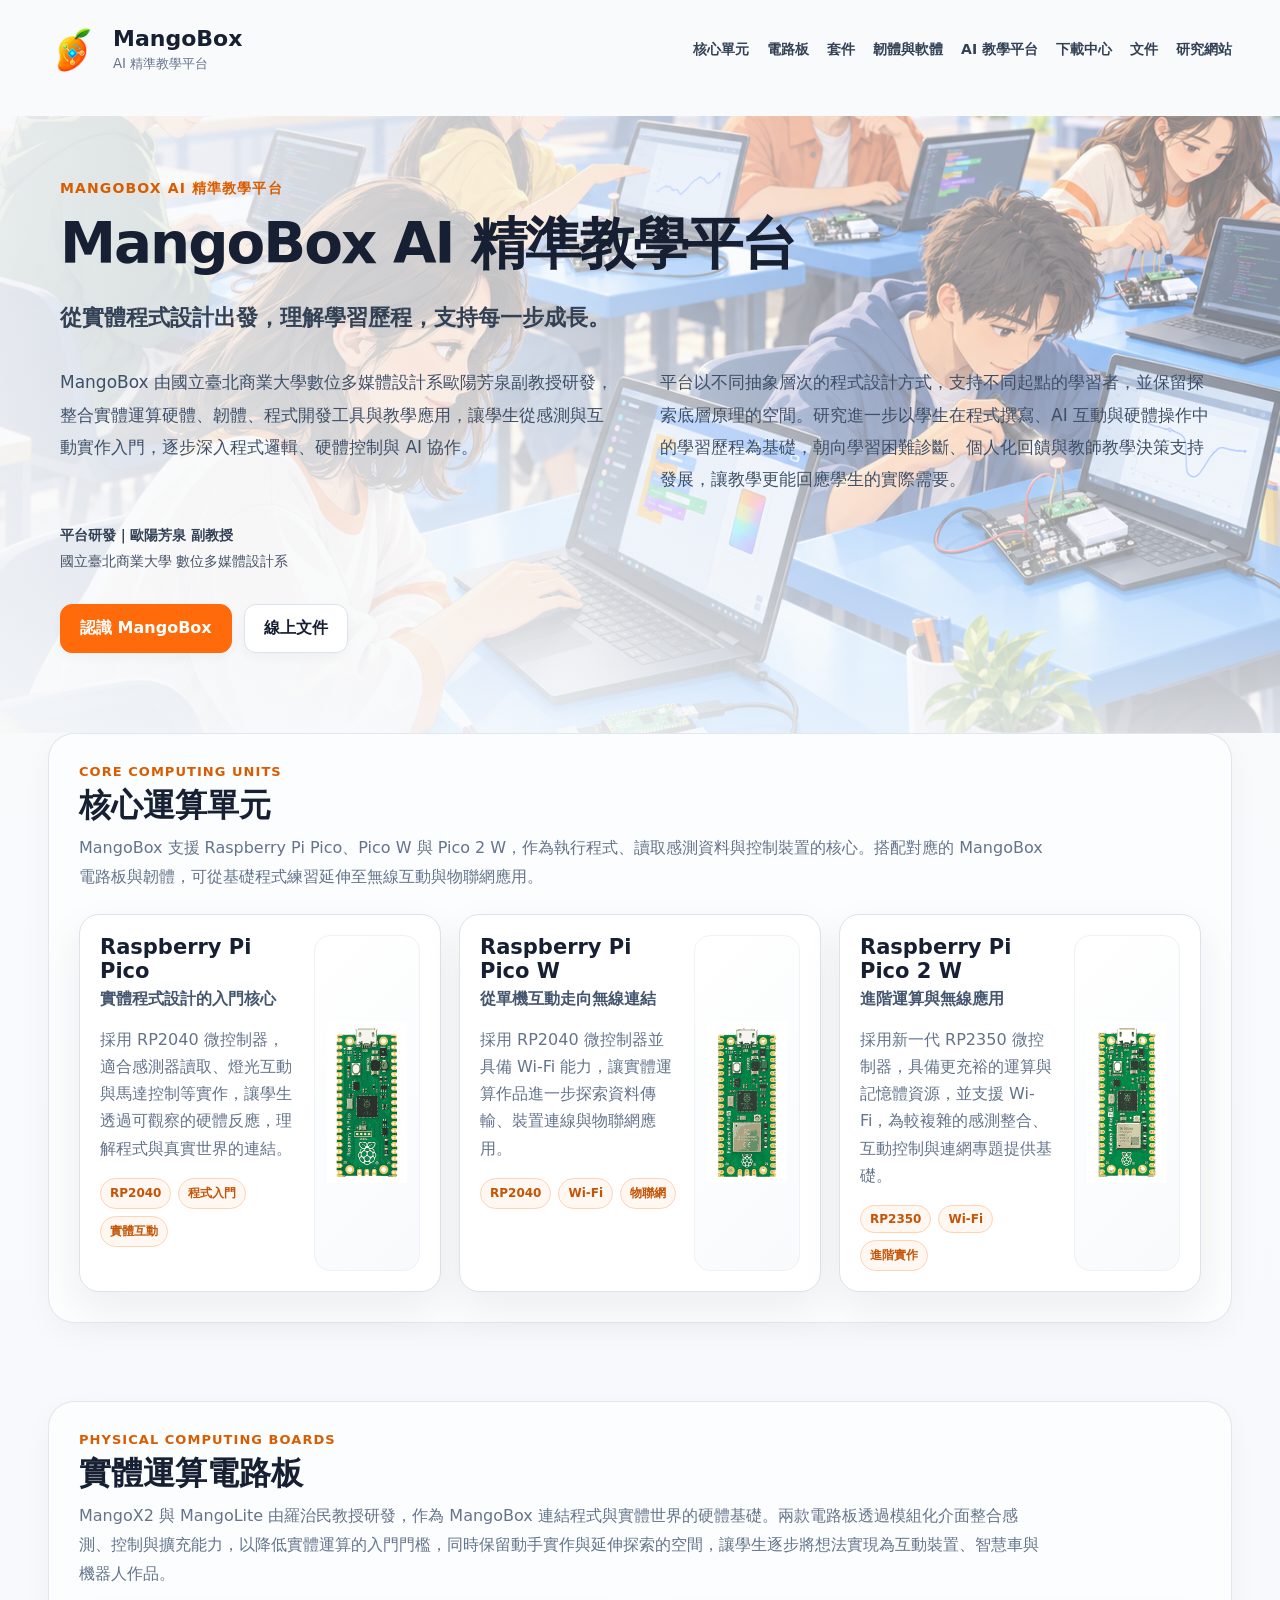
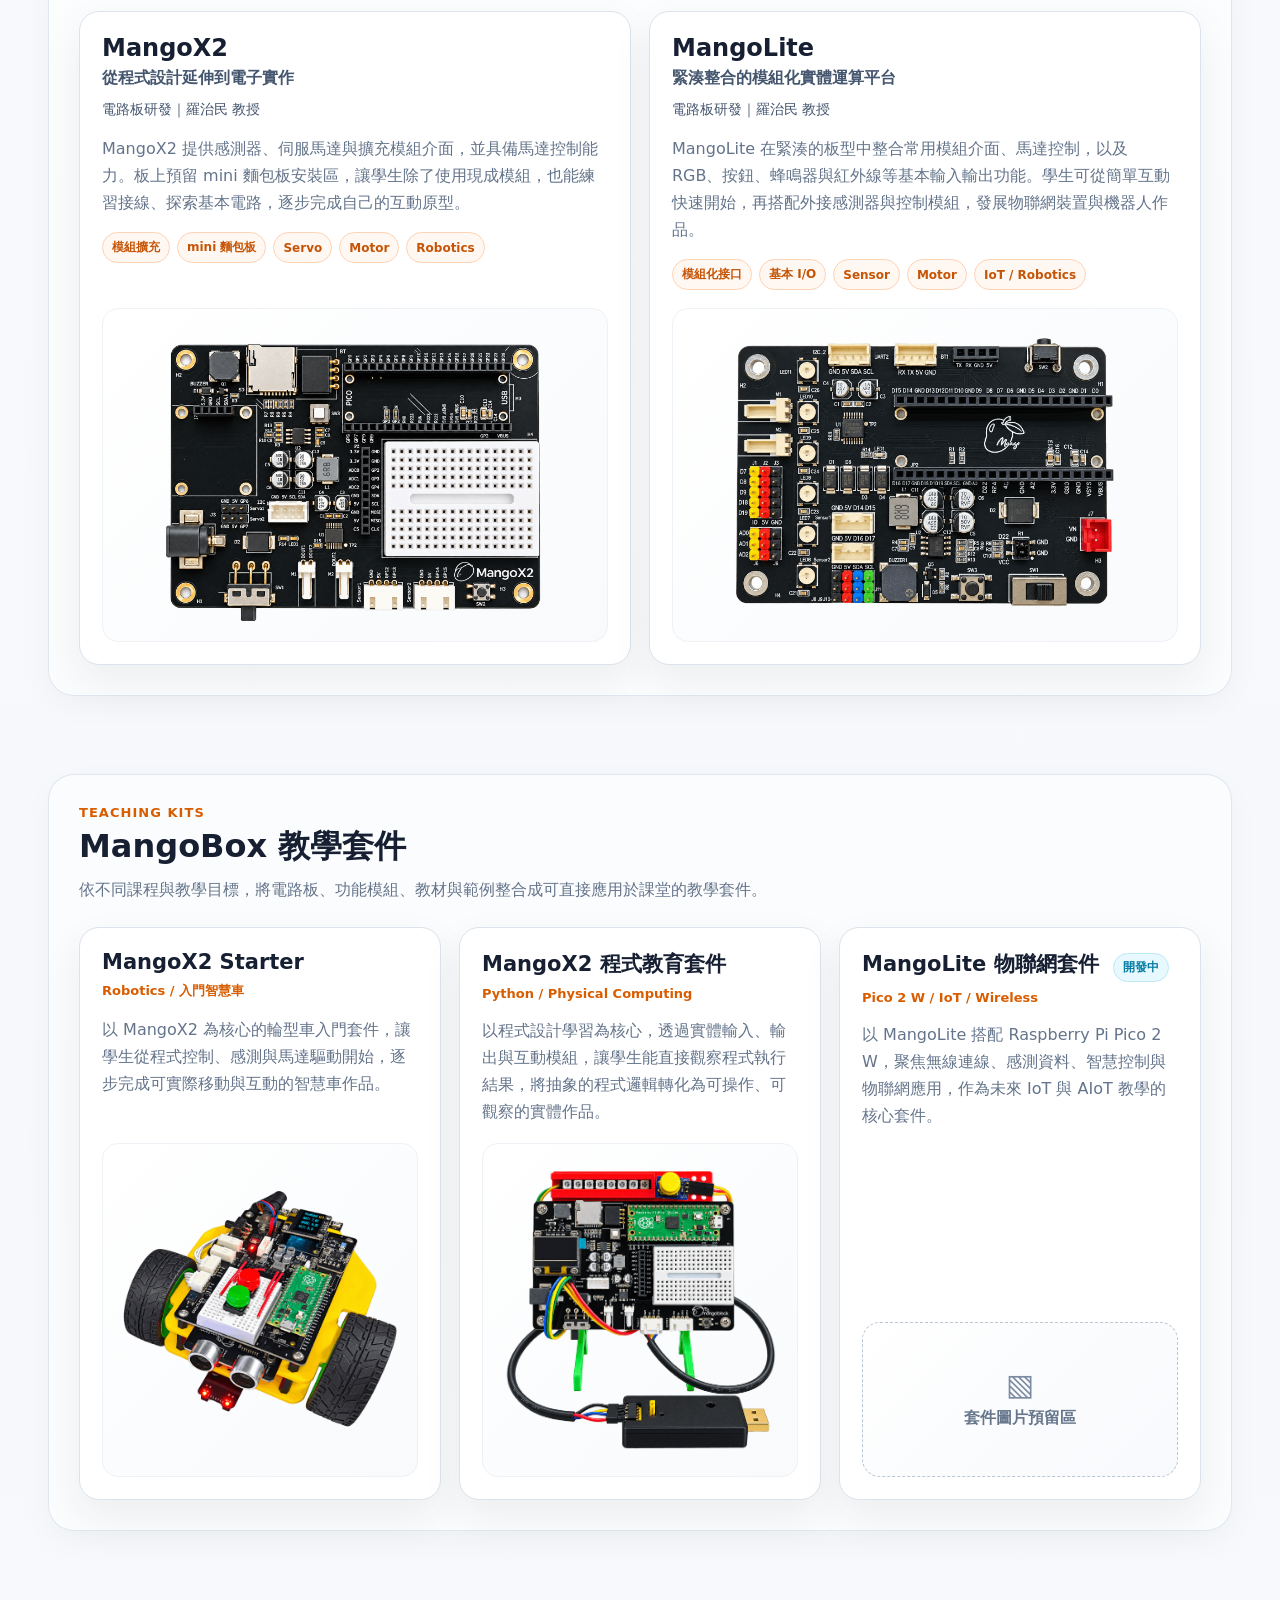
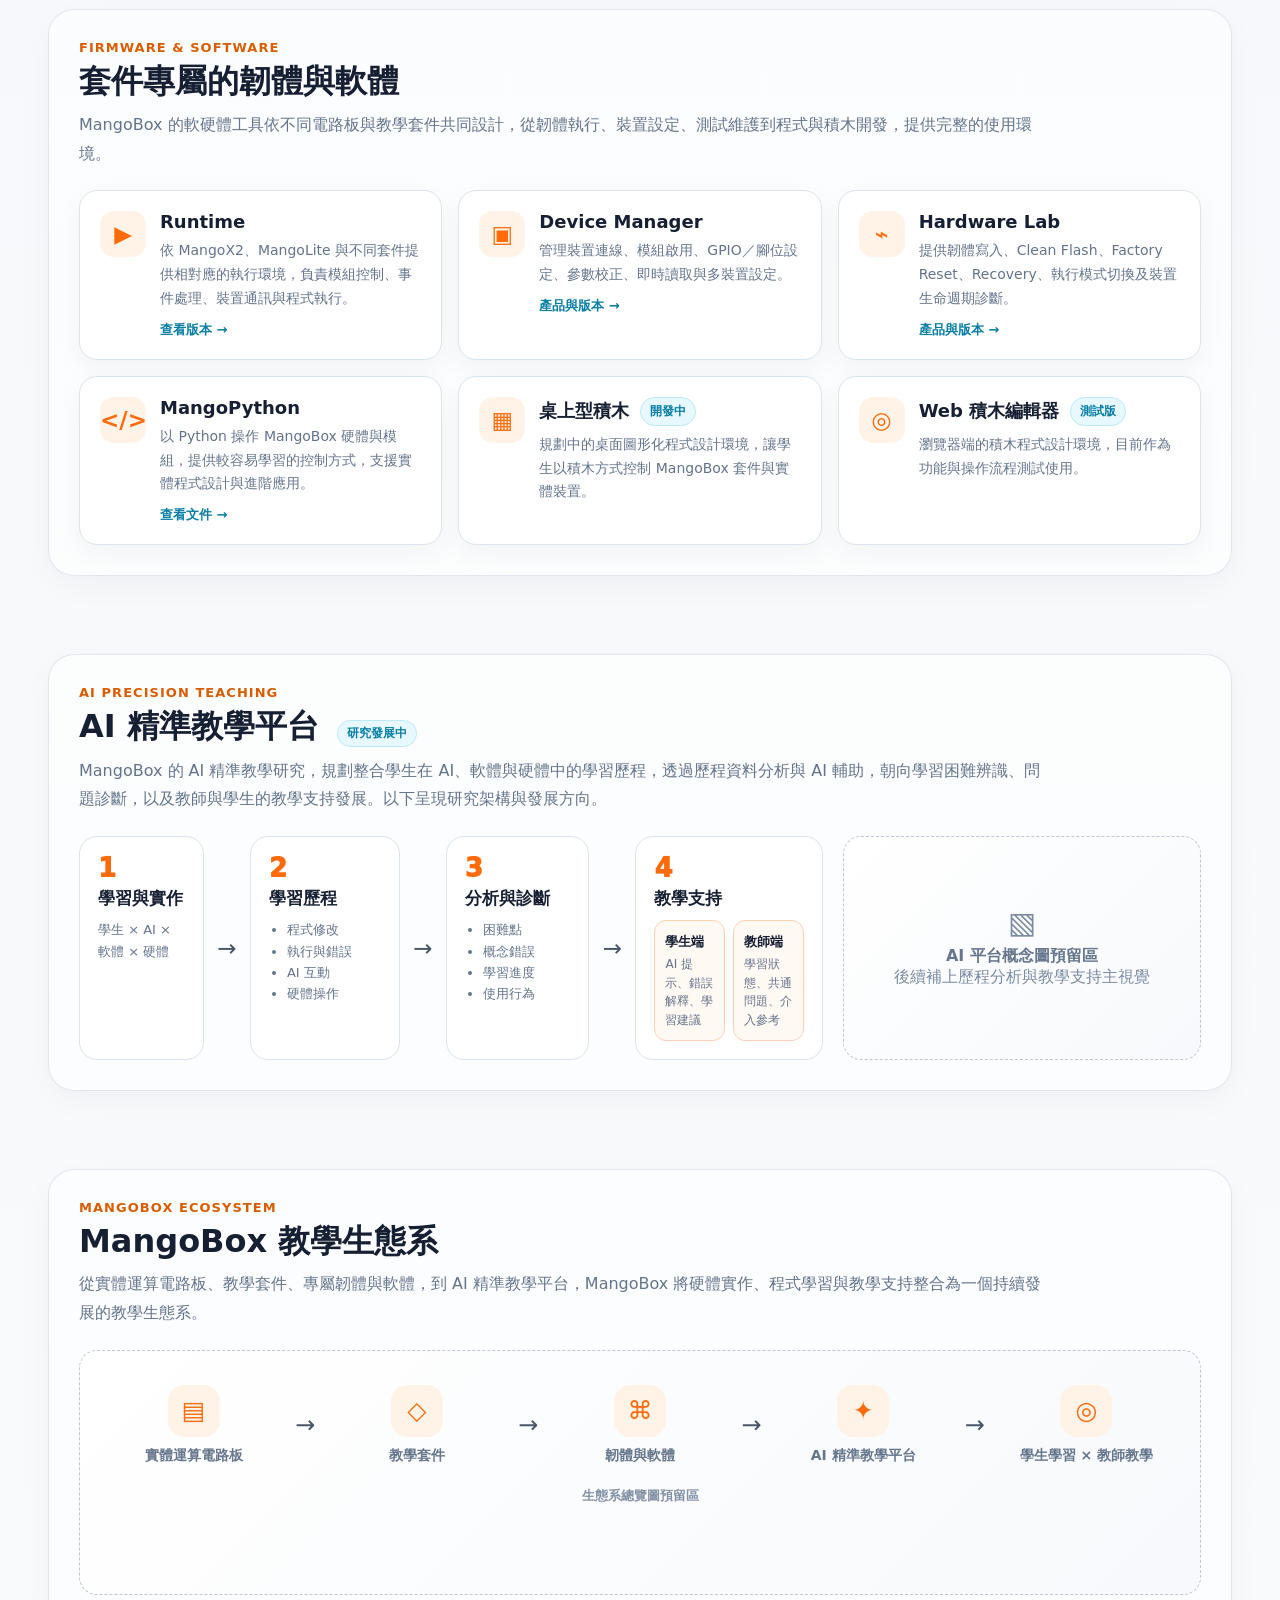
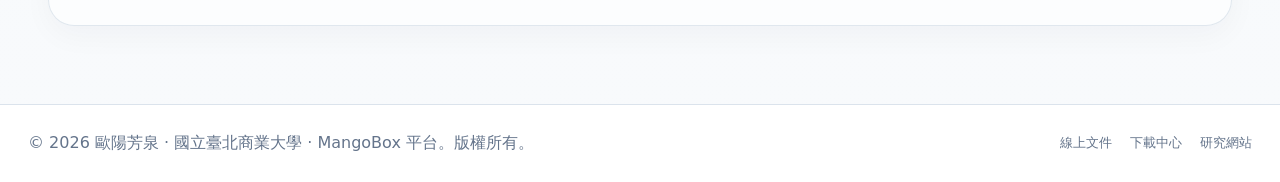
==== index.html @ 362c48b8 "home: link existing product images" ====
<!doctype html>
<html lang="zh-Hant">
<head>
<meta charset="utf-8">
<meta name="viewport" content="width=device-width, initial-scale=1">
<title>MangoBox AI 精準教學平台</title>
<meta name="description" content="MangoBox 從實體運算電路板、教學套件、專屬韌體與軟體，到 AI 精準教學支持，建立實體運算與程式教育的完整教學生態。">
<style>
:root{
  font-family:Inter,"Noto Sans TC","Microsoft JhengHei",system-ui,sans-serif;
  color:#172033;background:#f6f8fb;
  --orange:#ff6b0b;--orange-soft:#fff3e8;--cyan:#13b8d4;--navy:#172033;
  --muted:#64748b;--line:#dbe3ec;--panel:#ffffff;--soft:#f8fafc;
  --shadow:0 16px 40px rgba(30,41,59,.07);
}
*{box-sizing:border-box}html{scroll-behavior:smooth}body{margin:0;background:linear-gradient(180deg,#f8fafc 0,#f6f8fb 55%,#f8fafc 100%)}
a{color:inherit}.top{max-width:1240px;margin:auto;padding:24px 28px;display:flex;align-items:center;justify-content:space-between;gap:24px;position:relative}
.brand{display:flex;align-items:center;gap:13px;text-decoration:none;color:inherit;min-width:0}.brand img{width:52px;height:52px;object-fit:contain}.brand strong{display:block;font-size:22px;line-height:1.1}.brand small{display:block;margin-top:3px;color:var(--muted)}
nav{display:flex;gap:18px;flex-wrap:wrap;justify-content:flex-end}nav a{color:#334155;text-decoration:none;font-weight:800;font-size:14px;white-space:nowrap}nav a:hover{color:var(--orange)}
.menu-toggle{display:none;width:42px;height:42px;flex:0 0 42px;border:1px solid var(--line);border-radius:12px;background:white;position:relative;cursor:pointer}.menu-toggle span,.menu-toggle::before,.menu-toggle::after{content:"";position:absolute;left:11px;width:18px;height:2px;border-radius:2px;background:#334155;transition:.2s}.menu-toggle span{top:20px}.menu-toggle::before{top:14px}.menu-toggle::after{top:26px}.top.menu-open .menu-toggle span{opacity:0}.top.menu-open .menu-toggle::before{top:20px;transform:rotate(45deg)}.top.menu-open .menu-toggle::after{top:20px;transform:rotate(-45deg)}
.hero{position:relative;isolation:isolate;overflow:hidden;margin:16px 0 0;padding:64px 0 80px;background:#f8fafc}.hero-content{position:relative;z-index:1;max-width:1240px;margin:auto;padding:0 40px}.eyebrow{font-weight:900;color:#d85d00;letter-spacing:.08em;font-size:14px}.hero h1{font-size:clamp(36px,4.4vw,58px);line-height:1.2;margin:12px 0 20px;letter-spacing:-.035em;max-width:none;text-wrap:balance}.hero p{font-size:19px;line-height:1.85;color:var(--muted);max-width:720px;margin:0}.actions{display:flex;gap:12px;margin-top:30px;flex-wrap:wrap}.btn{padding:13px 19px;border-radius:12px;text-decoration:none;font-weight:900;border:1px solid var(--line);background:white;color:#172033;box-shadow:0 4px 12px rgba(30,41,59,.04)}.btn.primary{background:var(--orange);color:white;border-color:var(--orange)}
.placeholder{border:1.5px dashed #bcc7d4;border-radius:18px;background:linear-gradient(135deg,#fff,#f7f9fc);color:#7b8ba1;display:grid;place-items:center;text-align:center;min-height:220px;padding:24px}.placeholder strong{display:block;color:#66768c;margin-top:8px}.placeholder .icon{font-size:30px;line-height:1}.hero-visual{min-height:360px}
.section{max-width:1240px;margin:auto;padding:0 28px 78px;scroll-margin-top:24px}.section-shell{background:rgba(255,255,255,.58);border:1px solid rgba(219,227,236,.85);border-radius:26px;padding:30px;box-shadow:0 10px 30px rgba(30,41,59,.035)}.section-head{display:flex;align-items:flex-end;justify-content:space-between;gap:24px;margin-bottom:22px}.section h2{font-size:32px;line-height:1.2;margin:0;color:var(--navy)}.section .lead{font-size:16px;line-height:1.8;color:var(--muted);max-width:970px;margin:10px 0 0}.section-kicker{font-size:13px;font-weight:900;color:#d85d00;letter-spacing:.08em;text-transform:uppercase;margin-bottom:7px}
.board-grid{display:grid;grid-template-columns:1fr 1fr;gap:18px}.board-card{background:var(--panel);border:1px solid var(--line);border-radius:20px;padding:22px;box-shadow:var(--shadow);display:flex;flex-direction:column;gap:18px}.board-card h3,.kit-card h3,.tool-card h3{margin:0;color:var(--navy)}.board-card h3{font-size:24px}.sub{color:#45566f;font-weight:800;margin-top:6px}.board-card p,.kit-card p,.tool-card p{color:var(--muted);line-height:1.7}.board-image{margin-top:auto;min-height:300px;padding:16px;display:grid;place-items:center;background:linear-gradient(135deg,#fff,#f8fafc);border:1px solid #eef2f6;border-radius:16px;overflow:hidden}.board-image img{display:block;width:100%;height:300px;object-fit:contain}.tags{display:flex;gap:7px;flex-wrap:wrap;margin-top:16px}.tag{display:inline-flex;align-items:center;padding:6px 9px;border-radius:999px;border:1px solid #ffd3b4;background:#fff7f1;color:#c55406;font-size:12px;font-weight:900}.status{display:inline-flex;align-items:center;padding:5px 9px;border-radius:999px;background:#e7f8ff;color:#087ea4;font-size:12px;font-weight:900;border:1px solid #bce9f5;margin-left:7px}
.kit-grid{display:grid;grid-template-columns:repeat(3,1fr);gap:18px}.kit-card{background:white;border:1px solid var(--line);border-radius:20px;padding:22px;box-shadow:var(--shadow);display:flex;flex-direction:column}.kit-card h3{font-size:21px}.kit-card .meta{font-weight:900;color:#d85d00;font-size:13px;margin-top:8px}.kit-card p{margin-bottom:18px}.kit-card .placeholder{min-height:155px;margin-top:auto}
.tool-grid{display:grid;grid-template-columns:repeat(3,1fr);gap:16px}.tool-card{background:white;border:1px solid var(--line);border-radius:18px;padding:20px;box-shadow:0 10px 26px rgba(30,41,59,.045);display:grid;grid-template-columns:46px 1fr;gap:14px;align-items:start}.tool-icon{width:46px;height:46px;border-radius:14px;background:var(--orange-soft);color:var(--orange);display:grid;place-items:center;font-size:23px;font-weight:900}.tool-card h3{font-size:18px;display:flex;align-items:center;gap:4px;flex-wrap:wrap}.tool-card p{font-size:14px;margin:7px 0 8px}.tool-card a{color:#087ea4;font-weight:900;text-decoration:none;font-size:13px}.tool-card a:hover{text-decoration:underline}
.ai-layout{display:grid;grid-template-columns:1.35fr .65fr;gap:20px;align-items:stretch}.flow{display:grid;grid-template-columns:1fr 30px 1.2fr 30px 1.15fr 30px 1.5fr;gap:8px;align-items:stretch}.step{background:#fff;border:1px solid var(--line);border-radius:18px;padding:18px;min-height:170px}.step .num{font-size:26px;font-weight:950;color:var(--orange);line-height:1}.step h3{margin:6px 0 9px;font-size:17px}.step p,.step ul{font-size:13px;line-height:1.65;color:var(--muted);margin:0}.step ul{padding-left:18px}.arrow{display:grid;place-items:center;color:#475569;font-size:23px}.support-split{display:grid;grid-template-columns:1fr 1fr;gap:8px;margin-top:10px}.mini{border:1px solid #ffd2b5;background:#fff9f4;border-radius:12px;padding:10px}.mini strong{font-size:13px}.mini span{display:block;font-size:12px;color:var(--muted);line-height:1.55;margin-top:4px}.ai-layout .placeholder{min-height:100%}
.ecosystem{min-height:245px;margin-top:20px;display:block;padding:26px}.eco-flow{display:grid;grid-template-columns:1fr 32px 1fr 32px 1fr 32px 1fr 32px 1fr;gap:8px;align-items:center;margin-top:8px}.eco-node{text-align:center}.eco-node .eco-icon{width:52px;height:52px;border-radius:16px;background:var(--orange-soft);color:var(--orange);display:grid;place-items:center;margin:0 auto 10px;font-size:25px}.eco-node strong{font-size:14px}.eco-arrow{text-align:center;font-size:24px;color:#475569}.placeholder-label{text-align:center;margin-top:22px;color:#8391a5;font-weight:800;font-size:13px}
footer{border-top:1px solid var(--line);padding:28px;color:var(--muted);background:#fff}.footer-inner{max-width:1240px;margin:auto;display:flex;justify-content:space-between;gap:16px;align-items:center}.footer-links{display:flex;gap:18px;flex-wrap:wrap}.footer-links a{text-decoration:none;color:var(--muted);font-size:13px}.footer-links a:hover{color:var(--orange)}
@media(max-width:1000px){.tool-grid{grid-template-columns:1fr 1fr}.ai-layout{grid-template-columns:1fr}.eco-flow{grid-template-columns:1fr}.eco-arrow{transform:rotate(90deg)}}
@media(max-width:820px){.board-grid,.kit-grid{grid-template-columns:1fr}.section-shell{padding:22px}.tool-grid{grid-template-columns:1fr}.flow{grid-template-columns:1fr}.arrow{transform:rotate(90deg);min-height:24px}.flow .arrow:nth-of-type(2),.flow .arrow:nth-of-type(3){display:grid}.support-split{grid-template-columns:1fr 1fr}}
@media(max-width:640px){.top{padding:16px 18px}.brand img{width:44px;height:44px}.brand strong{font-size:20px}.brand small{font-size:12px}.menu-toggle{display:block}.top nav{position:absolute;top:calc(100% + 2px);left:12px;right:12px;display:none;flex-direction:column;gap:0;padding:8px;border:1px solid var(--line);border-radius:16px;background:rgba(255,255,255,.98);box-shadow:0 18px 45px rgba(30,41,59,.16);z-index:50}.top.menu-open nav{display:flex}.top nav a{display:block;padding:11px 13px;border-radius:10px;font-size:14px}.hero{padding:36px 0 58px;margin-top:8px}.hero-content{padding:0 22px}.hero h1{font-size:clamp(32px,8.8vw,46px)}.hero p{font-size:17px}.section{padding:0 18px 58px}.section-shell{border-radius:20px;padding:18px}.section h2{font-size:27px}.board-card,.kit-card{padding:18px}.board-image{min-height:240px;padding:12px}.board-image img{height:240px}.support-split{grid-template-columns:1fr}.footer-inner{flex-direction:column;align-items:flex-start}.placeholder{min-height:180px}}
.hero .hero-tagline{color:#45566f;font-weight:800}.hero .hero-intro{font-size:16px;margin-top:16px;line-height:1.85}
.developer-credit{margin-top:20px;font-size:14px;line-height:1.8;color:#45566f}.developer-credit span{display:block;color:var(--muted)}.board-credit{margin-top:12px;font-size:14px;color:#45566f}
.computing-grid{display:grid;grid-template-columns:repeat(3,minmax(0,1fr));gap:18px}.computing-card{display:grid;grid-template-columns:minmax(0,1.3fr) minmax(0,.7fr);gap:16px;padding:20px;background:white;border:1px solid var(--line);border-radius:20px;box-shadow:var(--shadow)}.computing-card h3{font-size:21px;margin:0}.computing-card p{font-size:16px;line-height:1.7;color:var(--muted)}.computing-visual{min-height:240px;padding:12px;overflow-wrap:anywhere}.computing-visual strong{font-size:14px}.computing-image{display:grid;place-items:center;background:linear-gradient(135deg,#fff,#f8fafc);border:1px solid #eef2f6;border-radius:16px;overflow:hidden}.computing-image img{display:block;width:100%;height:240px;object-fit:contain}.computing-card>div,.board-card>div{min-width:0}
@media(max-width:1100px){.computing-grid{grid-template-columns:1fr}.computing-card{grid-template-columns:minmax(0,1fr) minmax(140px,.45fr)}}
@media(max-width:640px){.computing-card{padding:18px;grid-template-columns:minmax(0,1fr) minmax(100px,.45fr);gap:12px}.computing-card h3{font-size:20px}.computing-image img{height:220px}.hero .hero-intro{font-size:16px}}
@media(max-width:380px){.computing-card{grid-template-columns:1fr}.computing-visual{min-height:180px}.computing-image img{height:260px}}
/* Full-width classroom scene; balanced overlays keep text readable while preserving image presence. */
.hero-art{position:absolute;inset:0;z-index:-2;pointer-events:none}
.hero-art img{width:100%;height:100%;display:block;object-fit:cover;object-position:center 55%}
.hero::before{content:"";position:absolute;inset:0;z-index:-1;pointer-events:none;background:linear-gradient(90deg,rgba(248,250,252,.90) 0%,rgba(248,250,252,.74) 42%,rgba(248,250,252,.52) 68%,rgba(248,250,252,.42) 100%)}
.hero::after{content:"";position:absolute;inset:0;z-index:-1;pointer-events:none;background:linear-gradient(180deg,rgba(248,250,252,.06) 0%,rgba(248,250,252,.02) 30%,rgba(248,250,252,.16) 52%,rgba(248,250,252,.40) 78%,rgba(248,250,252,.72) 100%)}
.hero h1 span{display:inline-block}
.hero .hero-tagline{max-width:none;font-size:clamp(18px,2vw,22px);color:#334155}
.hero-description{display:grid;grid-template-columns:repeat(2,minmax(0,1fr));gap:40px;margin-top:28px}
.hero .hero-intro{max-width:none;margin:0;color:#3e5068;font-size:17px;line-height:1.9}
.hero .developer-credit{margin-top:28px;color:#334155}
.hero .developer-credit span{color:#475569}
@media(min-width:1600px){.hero-content{max-width:1440px;padding:0 72px}.hero{padding-top:80px;padding-bottom:96px}}
@media(max-width:820px){.hero-description{grid-template-columns:1fr;gap:18px}.hero::before{background:linear-gradient(90deg,rgba(248,250,252,.92),rgba(248,250,252,.72))}.hero-art img{object-position:62% center}.hero-content{padding-inline:28px}}
@media(max-width:640px){.hero-content{padding-inline:22px}.hero-description{margin-top:24px}.hero .hero-intro{font-size:16px}.hero .actions{gap:10px}.hero .btn{padding:13px 16px}}
</style>
</head>
<body>
<header class="top">
  <a class="brand" href="./"><img src="assets/brand/mangobox-core-refined-64.png" alt="MangoBox"><span><strong>MangoBox</strong><small>AI 精準教學平台</small></span></a>
  <nav aria-label="主要導覽">
    <a href="#computing">核心單元</a><a href="#boards">電路板</a><a href="#kits">套件</a><a href="#software">韌體與軟體</a><a href="#ai-platform">AI 教學平台</a><a href="releases/">下載中心</a><a href="docs/student-guide/site/">文件</a><a href="https://circleoyang.github.io/ouyang-homepage/">研究網站</a>
  </nav>
  <button class="menu-toggle" type="button" aria-label="開啟導覽選單" aria-expanded="false"><span></span></button>
</header>
<main>
  <section class="hero" aria-labelledby="hero-title">
    <div class="hero-content">
      <div class="eyebrow">MANGOBOX AI 精準教學平台</div>
      <h1 id="hero-title"><span>MangoBox</span> <span>AI 精準教學平台</span></h1>
      <p class="hero-tagline">從實體程式設計出發，理解學習歷程，支持每一步成長。</p>
      <div class="hero-description">
      <p class="hero-intro">MangoBox 由國立臺北商業大學數位多媒體設計系歐陽芳泉副教授研發，整合實體運算硬體、韌體、程式開發工具與教學應用，讓學生從感測與互動實作入門，逐步深入程式邏輯、硬體控制與 AI 協作。</p>
      <p class="hero-intro">平台以不同抽象層次的程式設計方式，支持不同起點的學習者，並保留探索底層原理的空間。研究進一步以學生在程式撰寫、AI 互動與硬體操作中的學習歷程為基礎，朝向學習困難診斷、個人化回饋與教師教學決策支持發展，讓教學更能回應學生的實際需要。</p>
      </div>
      <div class="developer-credit"><strong>平台研發｜歐陽芳泉 副教授</strong><span>國立臺北商業大學 數位多媒體設計系</span></div>
      <div class="actions"><a class="btn primary" href="#computing">認識 MangoBox</a><a class="btn" href="docs/student-guide/site/">線上文件</a></div>
    </div>
    <div class="hero-art" aria-hidden="true"><img src="assets/home/mangobox-hero.png" width="1448" height="1086" fetchpriority="high" decoding="async" alt=""></div>
  </section>

  <section class="section" id="computing">
    <div class="section-shell">
      <div class="section-head"><div><div class="section-kicker">Core Computing Units</div><h2>核心運算單元</h2><p class="lead">MangoBox 支援 Raspberry Pi Pico、Pico W 與 Pico 2 W，作為執行程式、讀取感測資料與控制裝置的核心。搭配對應的 MangoBox 電路板與韌體，可從基礎程式練習延伸至無線互動與物聯網應用。</p></div></div>
      <div class="computing-grid">
        <article class="computing-card"><div><h3>Raspberry Pi Pico</h3><div class="sub">實體程式設計的入門核心</div><p>採用 RP2040 微控制器，適合感測器讀取、燈光互動與馬達控制等實作，讓學生透過可觀察的硬體反應，理解程式與真實世界的連結。</p><div class="tags"><span class="tag">RP2040</span><span class="tag">程式入門</span><span class="tag">實體互動</span></div></div><div class="computing-visual computing-image"><img src="assets/home/raspberry-pi-pico.png" width="800" height="1600" loading="lazy" decoding="async" alt="Raspberry Pi Pico 電路板示意圖"></div></article>
        <article class="computing-card"><div><h3>Raspberry Pi Pico W</h3><div class="sub">從單機互動走向無線連結</div><p>採用 RP2040 微控制器並具備 Wi-Fi 能力，讓實體運算作品進一步探索資料傳輸、裝置連線與物聯網應用。</p><div class="tags"><span class="tag">RP2040</span><span class="tag">Wi-Fi</span><span class="tag">物聯網</span></div></div><div class="computing-visual computing-image"><img src="assets/home/raspberry-pi-pico-w.png" width="800" height="1600" loading="lazy" decoding="async" alt="Raspberry Pi Pico W 電路板示意圖"></div></article>
        <article class="computing-card"><div><h3>Raspberry Pi Pico 2 W</h3><div class="sub">進階運算與無線應用</div><p>採用新一代 RP2350 微控制器，具備更充裕的運算與記憶體資源，並支援 Wi-Fi，為較複雜的感測整合、互動控制與連網專題提供基礎。</p><div class="tags"><span class="tag">RP2350</span><span class="tag">Wi-Fi</span><span class="tag">進階實作</span></div></div><div class="computing-visual computing-image"><img src="assets/home/raspberry-pi-pico-2-w.png" width="800" height="1600" loading="lazy" decoding="async" alt="Raspberry Pi Pico 2 W 電路板示意圖"></div></article>
      </div>
    </div>
  </section>

  <section class="section" id="boards">
    <div class="section-shell">
      <div class="section-head"><div><div class="section-kicker">Physical Computing Boards</div><h2>實體運算電路板</h2><p class="lead">MangoX2 與 MangoLite 由羅治民教授研發，作為 MangoBox 連結程式與實體世界的硬體基礎。兩款電路板透過模組化介面整合感測、控制與擴充能力，以降低實體運算的入門門檻，同時保留動手實作與延伸探索的空間，讓學生逐步將想法實現為互動裝置、智慧車與機器人作品。</p></div></div>
      <div class="board-grid">
        <article class="board-card"><div><h3>MangoX2</h3><div class="sub">從程式設計延伸到電子實作</div><div class="board-credit">電路板研發｜羅治民 教授</div><p>MangoX2 提供感測器、伺服馬達與擴充模組介面，並具備馬達控制能力。板上預留 mini 麵包板安裝區，讓學生除了使用現成模組，也能練習接線、探索基本電路，逐步完成自己的互動原型。</p><div class="tags"><span class="tag">模組擴充</span><span class="tag">mini 麵包板</span><span class="tag">Servo</span><span class="tag">Motor</span><span class="tag">Robotics</span></div></div><div class="board-image"><img src="assets/home/MangoX2.png" width="640" height="496" loading="lazy" decoding="async" alt="MangoX2 實體運算電路板"></div></article>
        <article class="board-card"><div><h3>MangoLite</h3><div class="sub">緊湊整合的模組化實體運算平台</div><div class="board-credit">電路板研發｜羅治民 教授</div><p>MangoLite 在緊湊的板型中整合常用模組介面、馬達控制，以及 RGB、按鈕、蜂鳴器與紅外線等基本輸入輸出功能。學生可從簡單互動快速開始，再搭配外接感測器與控制模組，發展物聯網裝置與機器人作品。</p><div class="tags"><span class="tag">模組化接口</span><span class="tag">基本 I/O</span><span class="tag">Sensor</span><span class="tag">Motor</span><span class="tag">IoT / Robotics</span></div></div><div class="board-image"><img src="assets/home/MangoLite.png" width="640" height="480" loading="lazy" decoding="async" alt="MangoLite 實體運算電路板"></div></article>
      </div>
    </div>
  </section>

  <section class="section" id="kits">
    <div class="section-shell">
      <div class="section-head"><div><div class="section-kicker">Teaching Kits</div><h2>MangoBox 教學套件</h2><p class="lead">依不同課程與教學目標，將電路板、功能模組、教材與範例整合成可直接應用於課堂的教學套件。</p></div></div>
      <div class="kit-grid">
        <article class="kit-card"><h3>MangoX2 Starter</h3><div class="meta">Robotics / 入門智慧車</div><p>以 MangoX2 為核心的輪型車入門套件，讓學生從程式控制、感測與馬達驅動開始，逐步完成可實際移動與互動的智慧車作品。</p><div class="board-image"><img src="assets/home/MangoX2Starter.png" loading="lazy" decoding="async" alt="MangoX2 Starter"></div></article>
        <article class="kit-card"><h3>MangoX2 程式教育套件</h3><div class="meta">Python / Physical Computing</div><p>以程式設計學習為核心，透過實體輸入、輸出與互動模組，讓學生能直接觀察程式執行結果，將抽象的程式邏輯轉化為可操作、可觀察的實體作品。</p><div class="board-image"><img src="assets/home/MangoX2CodingKit.png" loading="lazy" decoding="async" alt="MangoX2 程式教育套件"></div></article>
        <article class="kit-card"><h3>MangoLite 物聯網套件 <span class="status">開發中</span></h3><div class="meta">Pico 2 W / IoT / Wireless</div><p>以 MangoLite 搭配 Raspberry Pi Pico 2 W，聚焦無線連線、感測資料、智慧控制與物聯網應用，作為未來 IoT 與 AIoT 教學的核心套件。</p><div class="placeholder" data-image="assets/home/mangolite-iot-kit.png"><div><div class="icon">▧</div><strong>套件圖片預留區</strong></div></div></article>
      </div>
    </div>
  </section>

  <section class="section" id="software">
    <div class="section-shell">
      <div class="section-head"><div><div class="section-kicker">Firmware & Software</div><h2>套件專屬的韌體與軟體</h2><p class="lead">MangoBox 的軟硬體工具依不同電路板與教學套件共同設計，從韌體執行、裝置設定、測試維護到程式與積木開發，提供完整的使用環境。</p></div></div>
      <div class="tool-grid">
        <article class="tool-card"><div class="tool-icon">▶</div><div><h3>Runtime</h3><p>依 MangoX2、MangoLite 與不同套件提供相對應的執行環境，負責模組控制、事件處理、裝置通訊與程式執行。</p><a href="releases/">查看版本 →</a></div></article>
        <article class="tool-card"><div class="tool-icon">▣</div><div><h3>Device Manager</h3><p>管理裝置連線、模組啟用、GPIO／腳位設定、參數校正、即時讀取與多裝置設定。</p><a href="desktop/device-manager/">產品與版本 →</a></div></article>
        <article class="tool-card"><div class="tool-icon">⌁</div><div><h3>Hardware Lab</h3><p>提供韌體寫入、Clean Flash、Factory Reset、Recovery、執行模式切換及裝置生命週期診斷。</p><a href="desktop/hardware-lab/">產品與版本 →</a></div></article>
        <article class="tool-card"><div class="tool-icon">&lt;/&gt;</div><div><h3>MangoPython</h3><p>以 Python 操作 MangoBox 硬體與模組，提供較容易學習的控制方式，支援實體程式設計與進階應用。</p><a href="docs/student-guide/site/">查看文件 →</a></div></article>
        <article class="tool-card"><div class="tool-icon">▦</div><div><h3>桌上型積木 <span class="status">開發中</span></h3><p>規劃中的桌面圖形化程式設計環境，讓學生以積木方式控制 MangoBox 套件與實體裝置。</p></div></article>
        <article class="tool-card"><div class="tool-icon">◎</div><div><h3>Web 積木編輯器 <span class="status">測試版</span></h3><p>瀏覽器端的積木程式設計環境，目前作為功能與操作流程測試使用。</p></div></article>
      </div>
    </div>
  </section>

  <section class="section" id="ai-platform">
    <div class="section-shell">
      <div class="section-head"><div><div class="section-kicker">AI Precision Teaching</div><h2>AI 精準教學平台 <span class="status">研究發展中</span></h2><p class="lead">MangoBox 的 AI 精準教學研究，規劃整合學生在 AI、軟體與硬體中的學習歷程，透過歷程資料分析與 AI 輔助，朝向學習困難辨識、問題診斷，以及教師與學生的教學支持發展。以下呈現研究架構與發展方向。</p></div></div>
      <div class="ai-layout">
        <div class="flow">
          <article class="step"><div class="num">1</div><h3>學習與實作</h3><p>學生 × AI × 軟體 × 硬體</p></article><div class="arrow">→</div>
          <article class="step"><div class="num">2</div><h3>學習歷程</h3><ul><li>程式修改</li><li>執行與錯誤</li><li>AI 互動</li><li>硬體操作</li></ul></article><div class="arrow">→</div>
          <article class="step"><div class="num">3</div><h3>分析與診斷</h3><ul><li>困難點</li><li>概念錯誤</li><li>學習進度</li><li>使用行為</li></ul></article><div class="arrow">→</div>
          <article class="step"><div class="num">4</div><h3>教學支持</h3><div class="support-split"><div class="mini"><strong>學生端</strong><span>AI 提示、錯誤解釋、學習建議</span></div><div class="mini"><strong>教師端</strong><span>學習狀態、共通問題、介入參考</span></div></div></article>
        </div>
        <div class="placeholder" data-image="assets/home/mangobox-ai-platform.png"><div><div class="icon">▧</div><strong>AI 平台概念圖預留區</strong><span>後續補上歷程分析與教學支持主視覺</span></div></div>
      </div>
    </div>
  </section>

  <section class="section" id="ecosystem">
    <div class="section-shell">
      <div class="section-head"><div><div class="section-kicker">MangoBox Ecosystem</div><h2>MangoBox 教學生態系</h2><p class="lead">從實體運算電路板、教學套件、專屬韌體與軟體，到 AI 精準教學平台，MangoBox 將硬體實作、程式學習與教學支持整合為一個持續發展的教學生態系。</p></div></div>
      <div class="placeholder ecosystem" data-image="assets/home/mangobox-ecosystem.png">
        <div class="eco-flow">
          <div class="eco-node"><div class="eco-icon">▤</div><strong>實體運算電路板</strong></div><div class="eco-arrow">→</div>
          <div class="eco-node"><div class="eco-icon">◇</div><strong>教學套件</strong></div><div class="eco-arrow">→</div>
          <div class="eco-node"><div class="eco-icon">⌘</div><strong>韌體與軟體</strong></div><div class="eco-arrow">→</div>
          <div class="eco-node"><div class="eco-icon">✦</div><strong>AI 精準教學平台</strong></div><div class="eco-arrow">→</div>
          <div class="eco-node"><div class="eco-icon">◎</div><strong>學生學習 × 教師教學</strong></div>
        </div>
        <div class="placeholder-label">生態系總覽圖預留區</div>
      </div>
    </div>
  </section>
</main>
<footer><div class="footer-inner"><span>© 2026 歐陽芳泉 · 國立臺北商業大學 · MangoBox 平台。版權所有。</span><div class="footer-links"><a href="docs/student-guide/site/">線上文件</a><a href="releases/">下載中心</a><a href="https://circleoyang.github.io/ouyang-homepage/">研究網站</a></div></div></footer>
<script>(()=>{const h=document.querySelector('.top'),t=document.querySelector('.menu-toggle'),n=document.querySelector('.top nav');if(!h||!t||!n)return;const c=()=>{h.classList.remove('menu-open');t.setAttribute('aria-expanded','false');t.setAttribute('aria-label','開啟導覽選單')};t.addEventListener('click',e=>{e.stopPropagation();const o=!h.classList.contains('menu-open');h.classList.toggle('menu-open',o);t.setAttribute('aria-expanded',String(o));t.setAttribute('aria-label',o?'關閉導覽選單':'開啟導覽選單')});n.addEventListener('click',c);document.addEventListener('click',e=>{if(!h.contains(e.target))c()});window.addEventListener('resize',()=>{if(innerWidth>640)c()},{passive:true})})();</script>
</body>
</html>
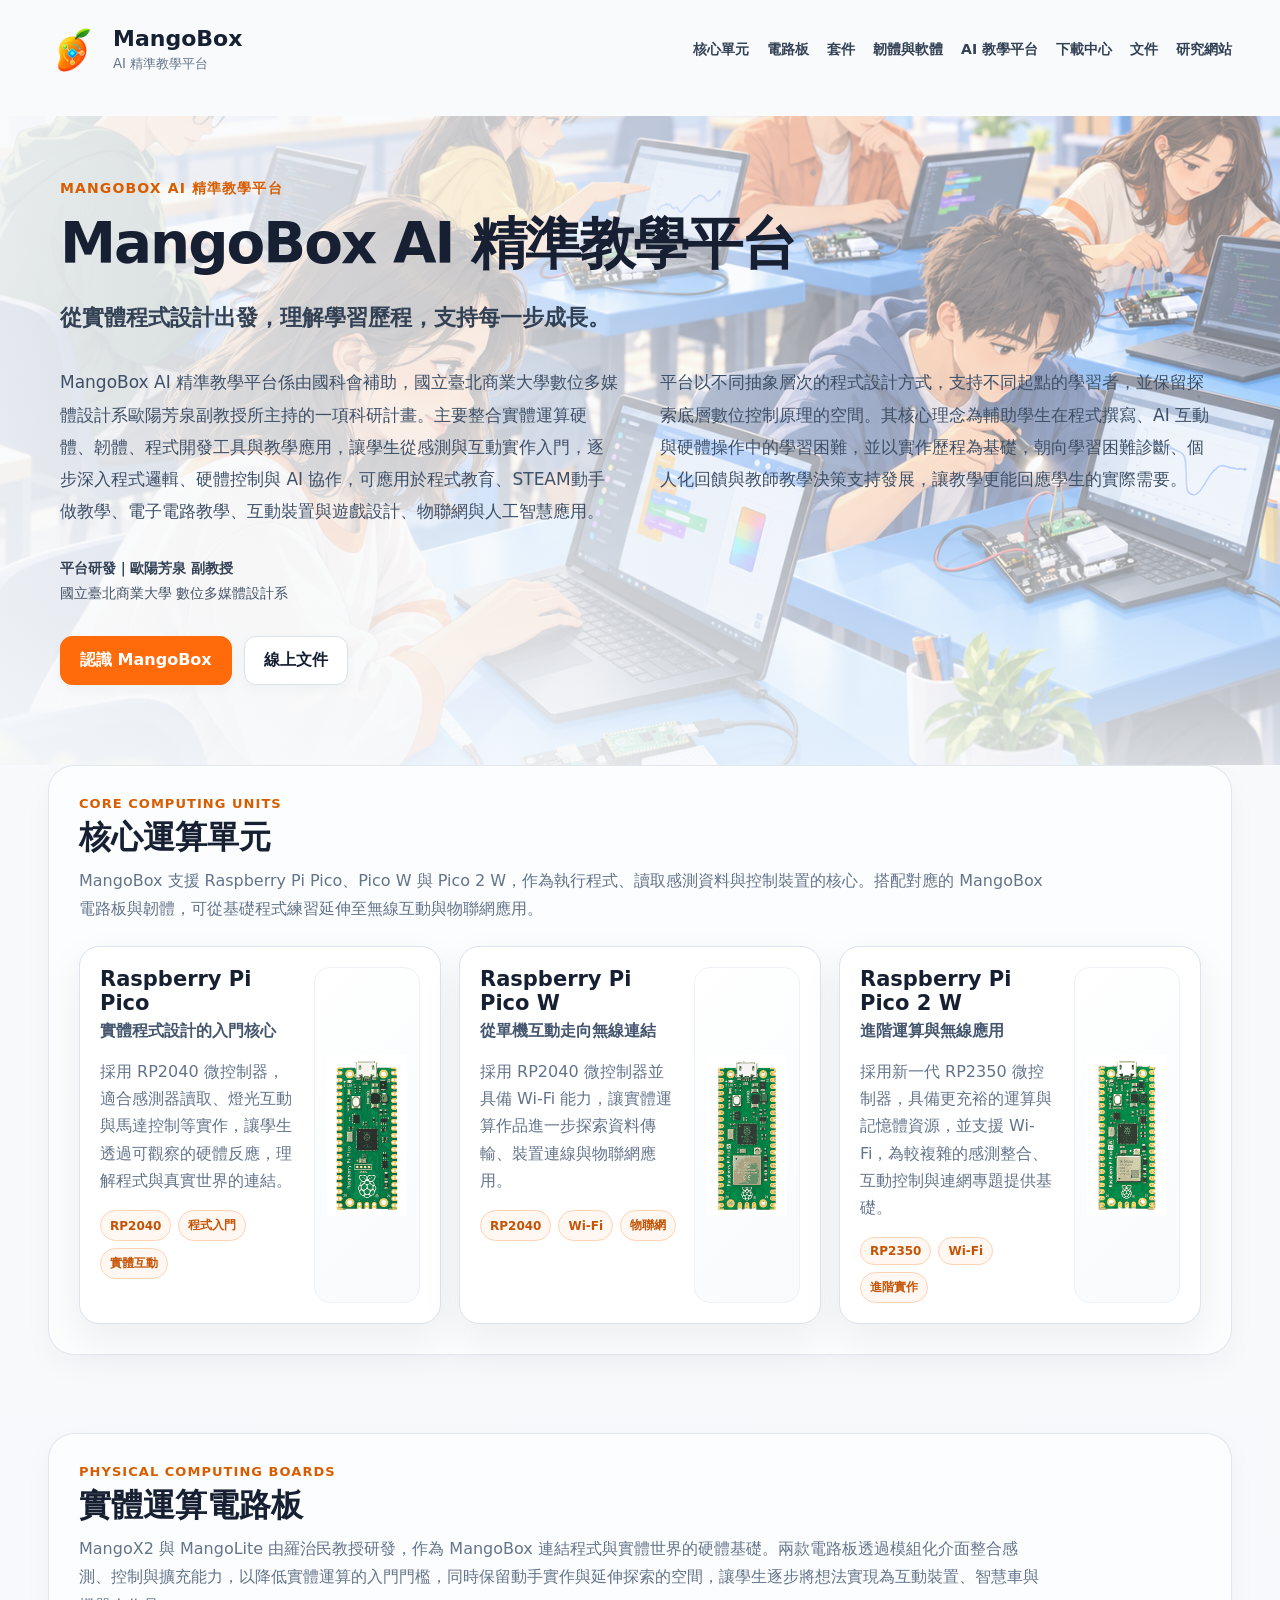
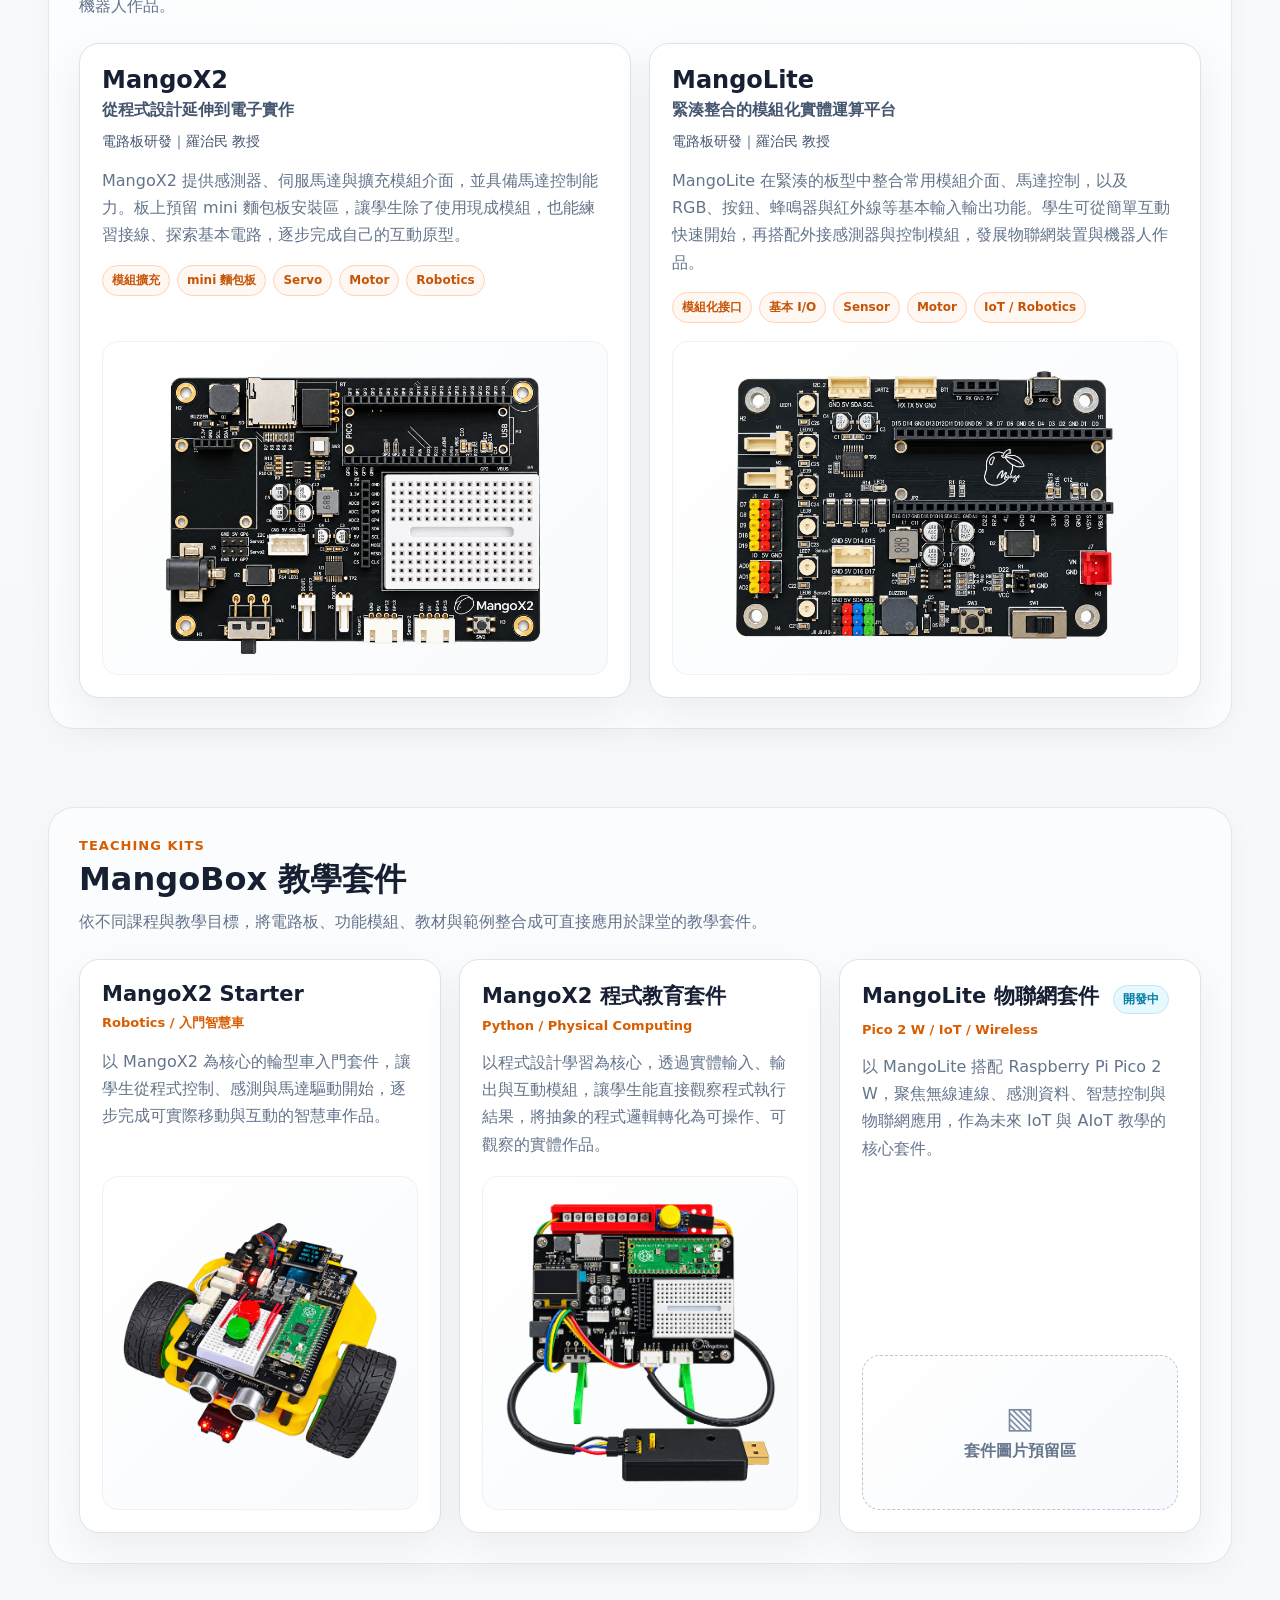
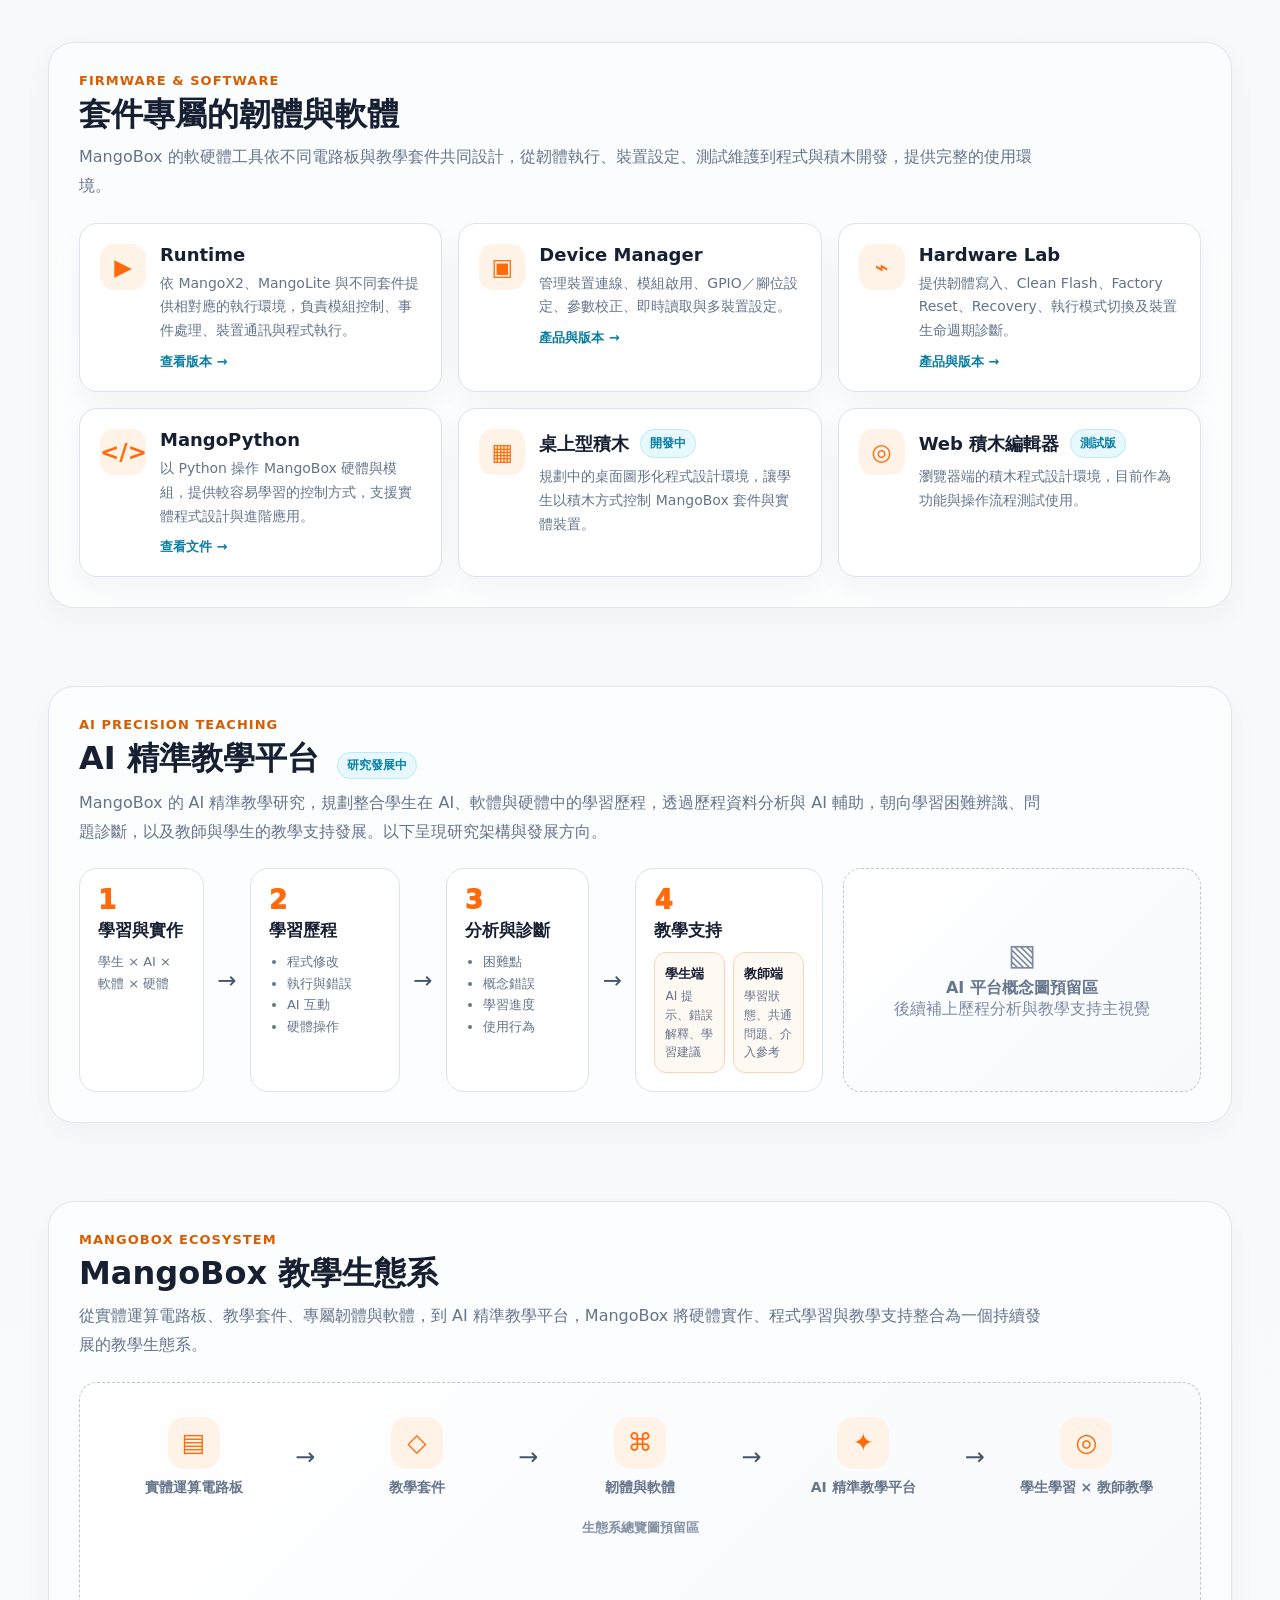
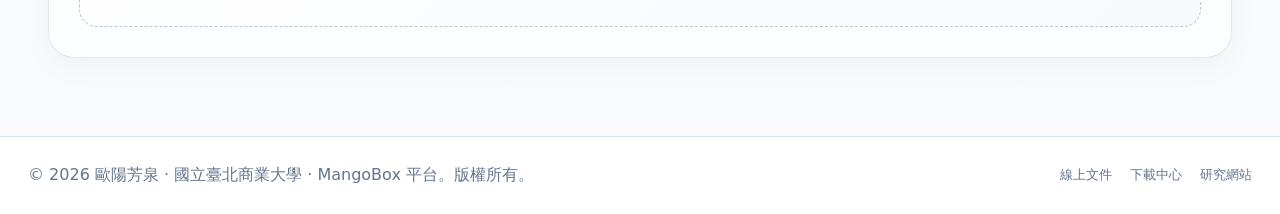
==== commit fc9da324: "update homepage" ====
--- a/index.html
+++ b/index.html
@@ -67,8 +67,8 @@
       <h1 id="hero-title"><span>MangoBox</span> <span>AI 精準教學平台</span></h1>
       <p class="hero-tagline">從實體程式設計出發，理解學習歷程，支持每一步成長。</p>
       <div class="hero-description">
-      <p class="hero-intro">MangoBox 由國立臺北商業大學數位多媒體設計系歐陽芳泉副教授研發，整合實體運算硬體、韌體、程式開發工具與教學應用，讓學生從感測與互動實作入門，逐步深入程式邏輯、硬體控制與 AI 協作。</p>
-      <p class="hero-intro">平台以不同抽象層次的程式設計方式，支持不同起點的學習者，並保留探索底層原理的空間。研究進一步以學生在程式撰寫、AI 互動與硬體操作中的學習歷程為基礎，朝向學習困難診斷、個人化回饋與教師教學決策支持發展，讓教學更能回應學生的實際需要。</p>
+      <p class="hero-intro">MangoBox AI 精準教學平台係由國科會補助，國立臺北商業大學數位多媒體設計系歐陽芳泉副教授所主持的一項科研計畫。主要整合實體運算硬體、韌體、程式開發工具與教學應用，讓學生從感測與互動實作入門，逐步深入程式邏輯、硬體控制與 AI 協作，可應用於程式教育、STEAM動手做教學、電子電路教學、互動裝置與遊戲設計、物聯網與人工智慧應用。</p>
+      <p class="hero-intro">平台以不同抽象層次的程式設計方式，支持不同起點的學習者，並保留探索底層數位控制原理的空間。其核心理念為輔助學生在程式撰寫、AI 互動與硬體操作中的學習困難，並以實作歷程為基礎，朝向學習困難診斷、個人化回饋與教師教學決策支持發展，讓教學更能回應學生的實際需要。</p>
       </div>
       <div class="developer-credit"><strong>平台研發｜歐陽芳泉 副教授</strong><span>國立臺北商業大學 數位多媒體設計系</span></div>
       <div class="actions"><a class="btn primary" href="#computing">認識 MangoBox</a><a class="btn" href="docs/student-guide/site/">線上文件</a></div>
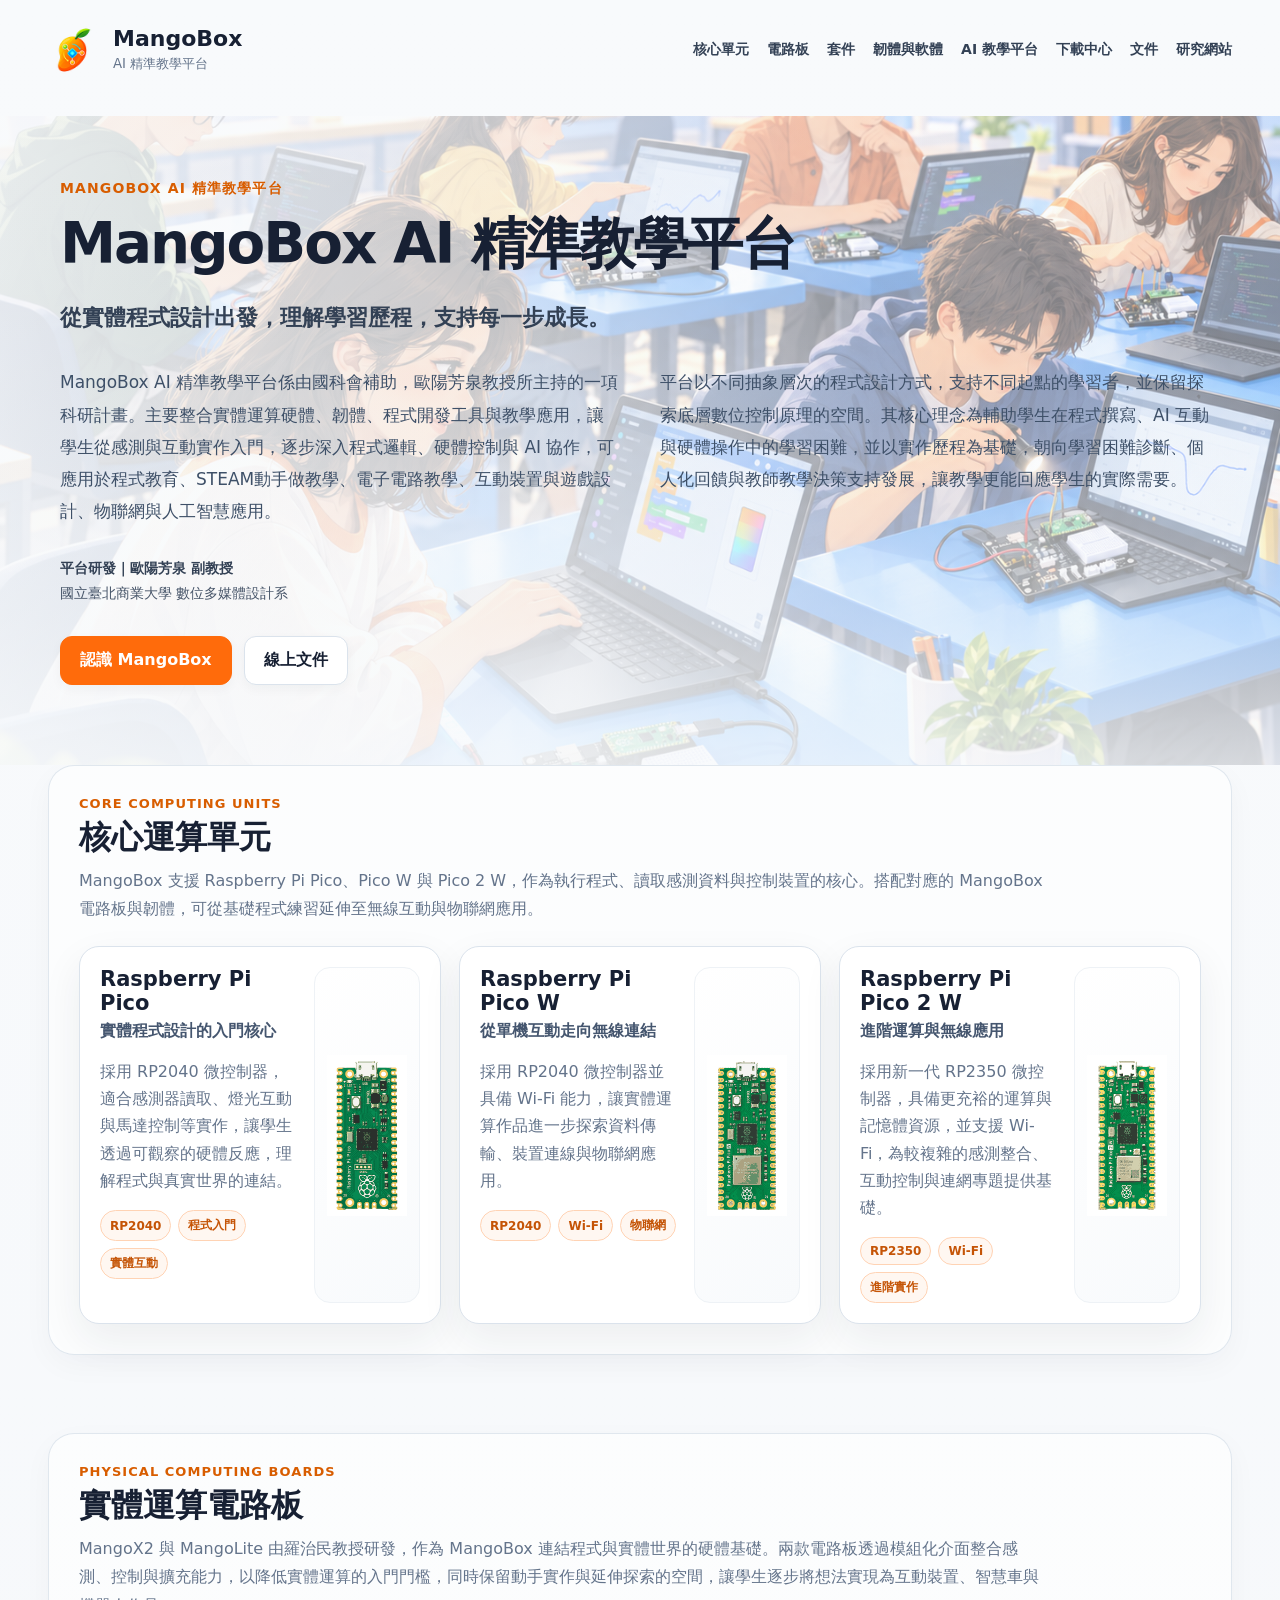
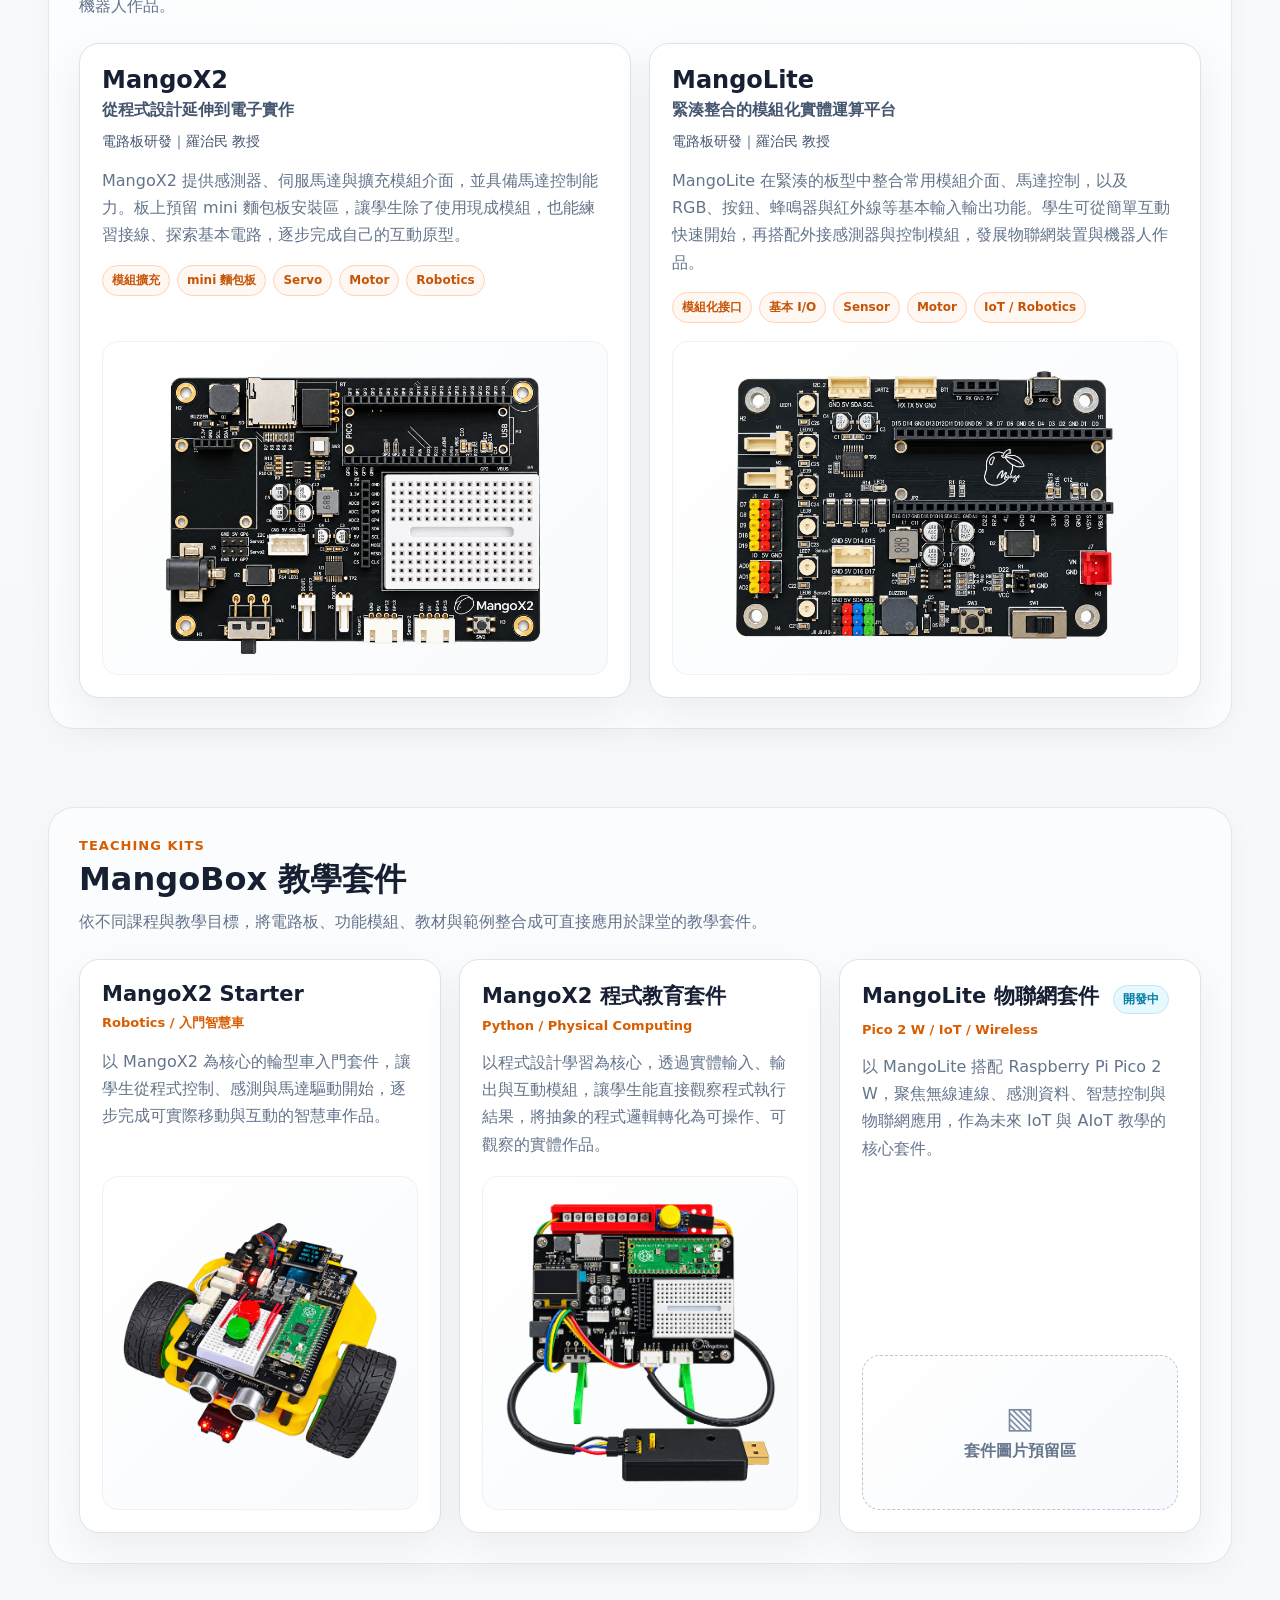
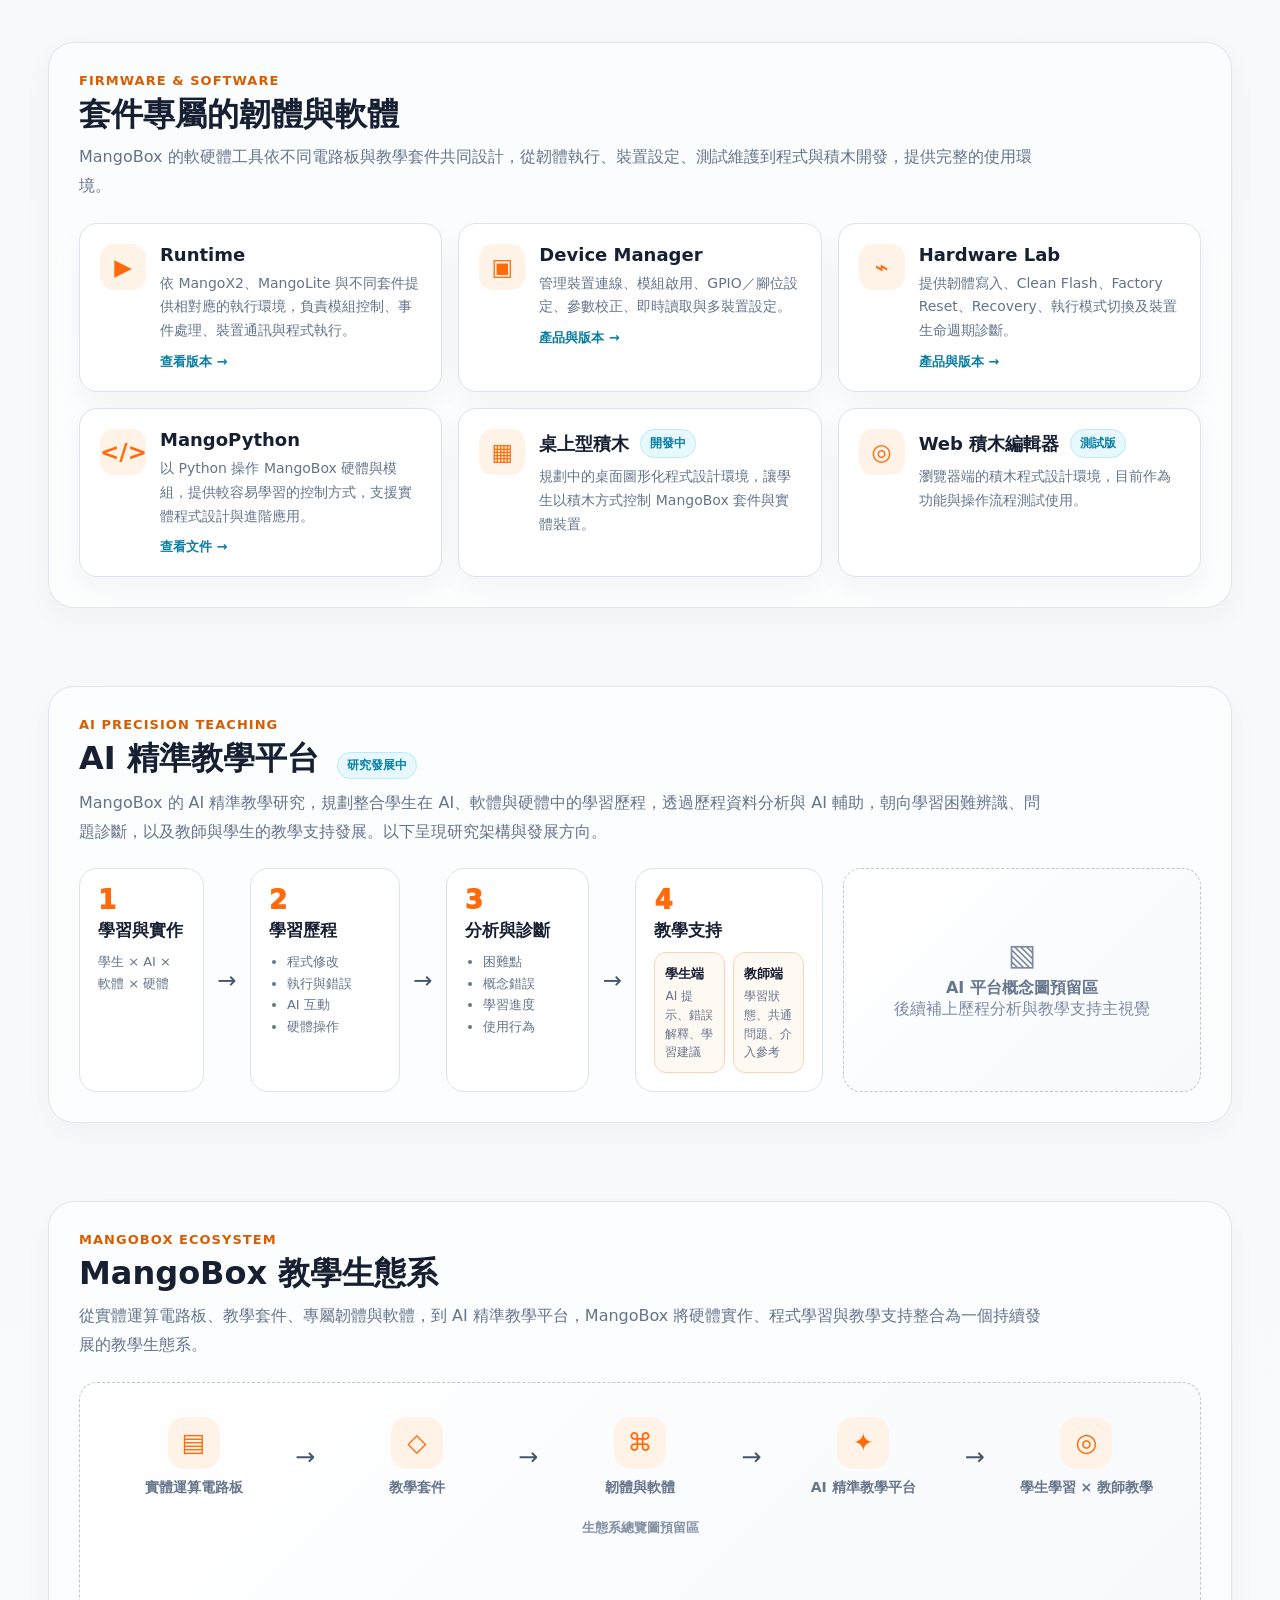
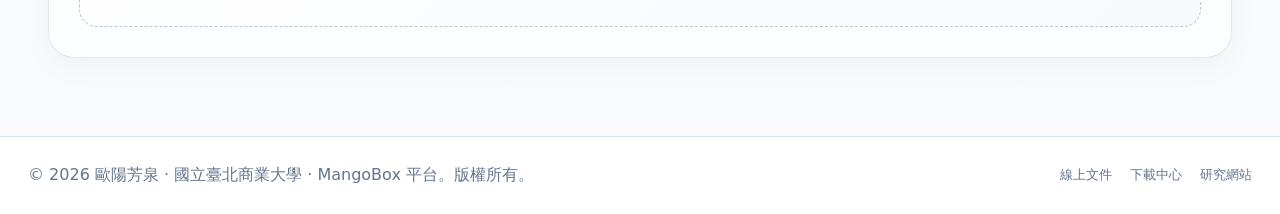
==== commit a4c3cc98: "update homepage" ====
--- a/index.html
+++ b/index.html
@@ -67,7 +67,7 @@
       <h1 id="hero-title"><span>MangoBox</span> <span>AI 精準教學平台</span></h1>
       <p class="hero-tagline">從實體程式設計出發，理解學習歷程，支持每一步成長。</p>
       <div class="hero-description">
-      <p class="hero-intro">MangoBox AI 精準教學平台係由國科會補助，國立臺北商業大學數位多媒體設計系歐陽芳泉副教授所主持的一項科研計畫。主要整合實體運算硬體、韌體、程式開發工具與教學應用，讓學生從感測與互動實作入門，逐步深入程式邏輯、硬體控制與 AI 協作，可應用於程式教育、STEAM動手做教學、電子電路教學、互動裝置與遊戲設計、物聯網與人工智慧應用。</p>
+      <p class="hero-intro">MangoBox AI 精準教學平台係由國科會補助，歐陽芳泉教授所主持的一項科研計畫。主要整合實體運算硬體、韌體、程式開發工具與教學應用，讓學生從感測與互動實作入門，逐步深入程式邏輯、硬體控制與 AI 協作，可應用於程式教育、STEAM動手做教學、電子電路教學、互動裝置與遊戲設計、物聯網與人工智慧應用。</p>
       <p class="hero-intro">平台以不同抽象層次的程式設計方式，支持不同起點的學習者，並保留探索底層數位控制原理的空間。其核心理念為輔助學生在程式撰寫、AI 互動與硬體操作中的學習困難，並以實作歷程為基礎，朝向學習困難診斷、個人化回饋與教師教學決策支持發展，讓教學更能回應學生的實際需要。</p>
       </div>
       <div class="developer-credit"><strong>平台研發｜歐陽芳泉 副教授</strong><span>國立臺北商業大學 數位多媒體設計系</span></div>
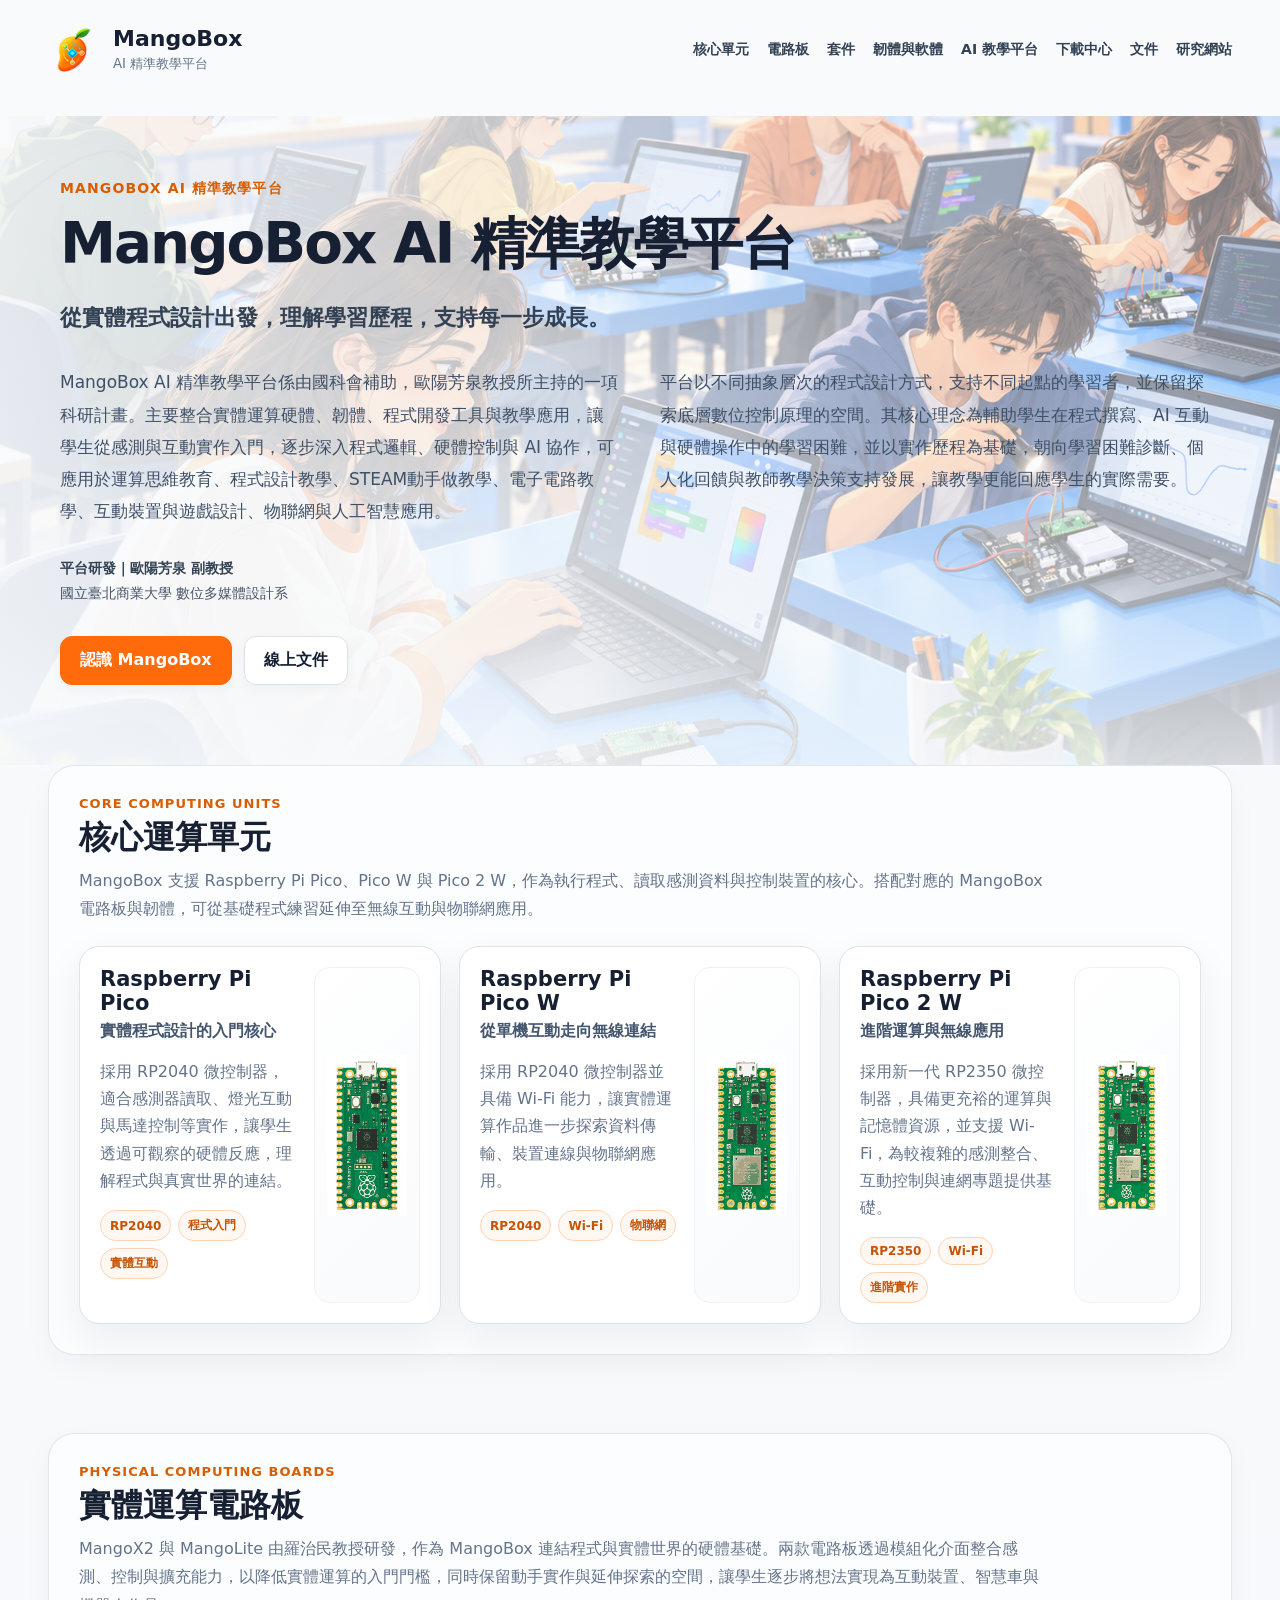
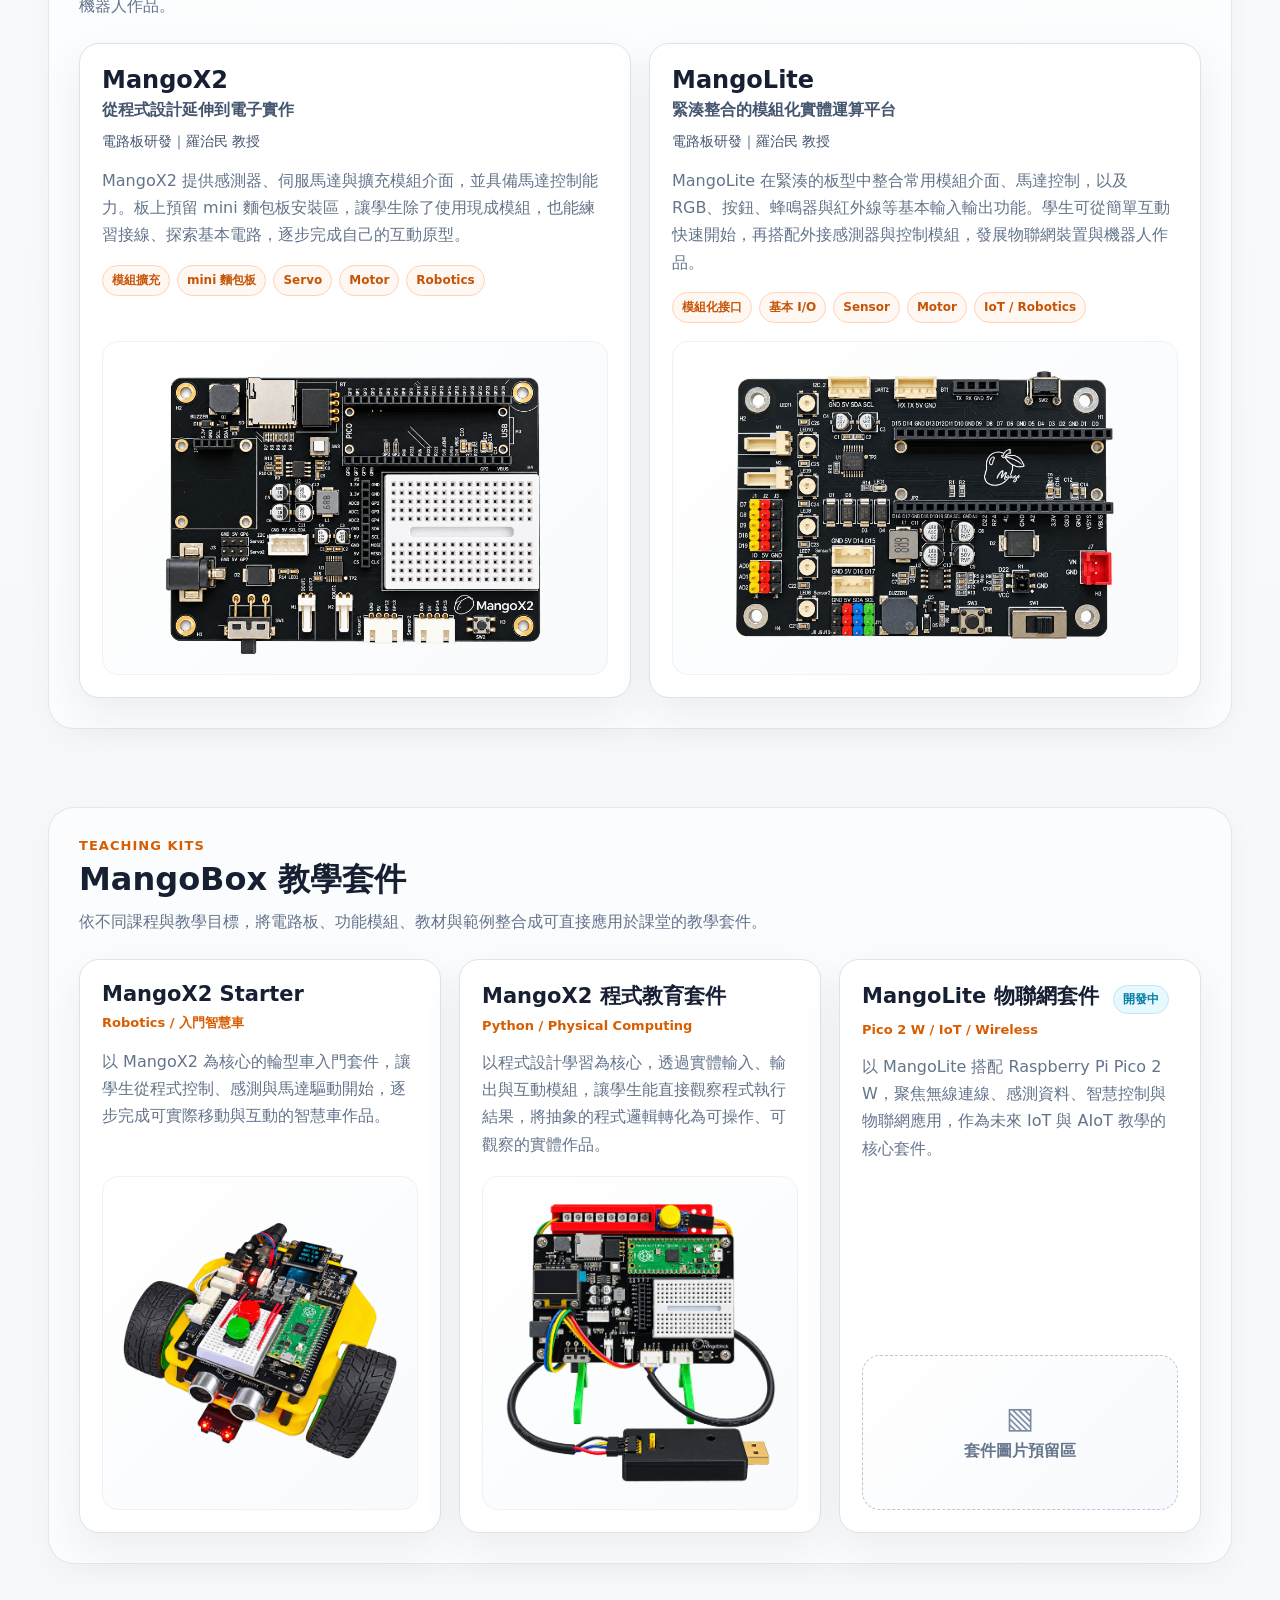
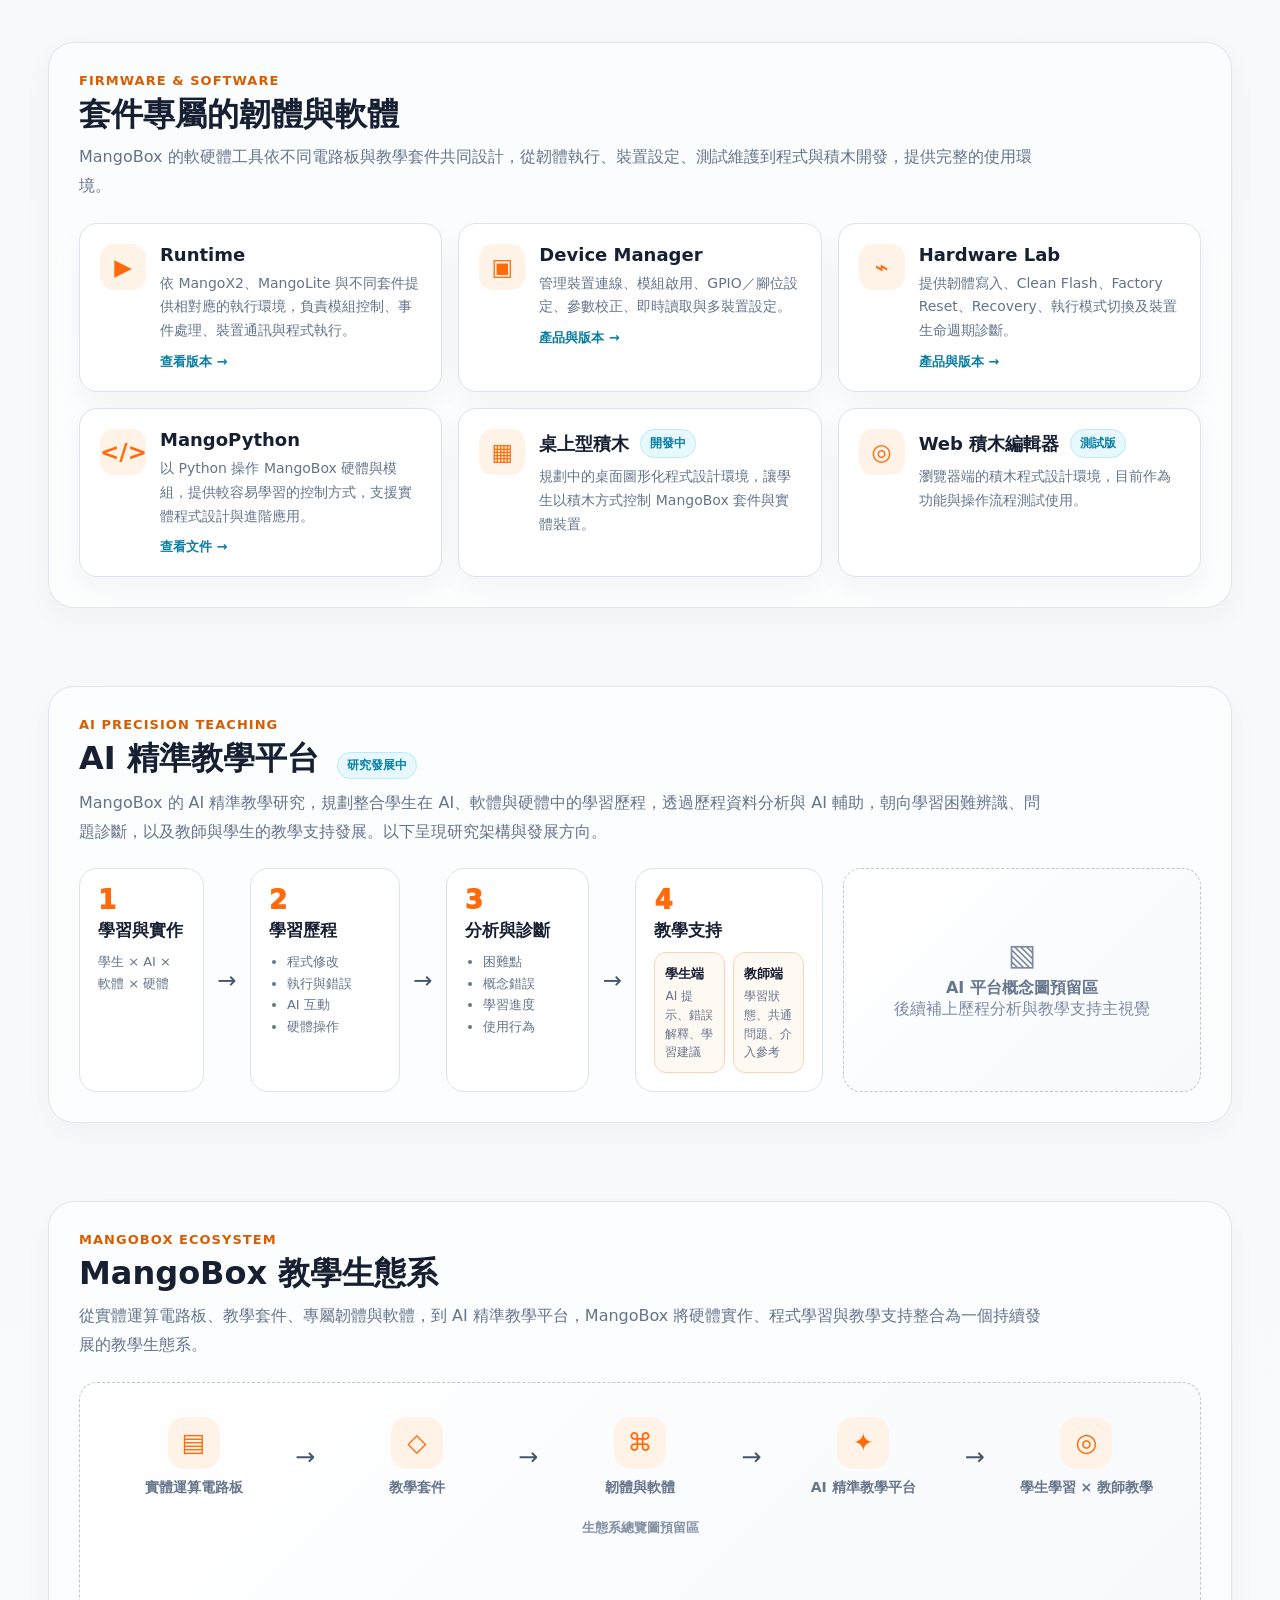
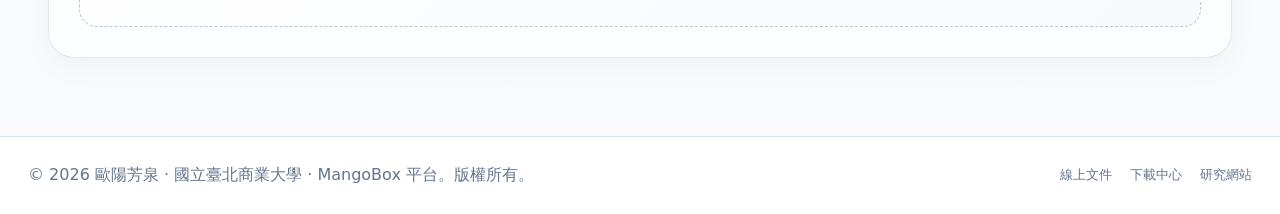
==== commit 54f85a67: "Update homepage" ====
--- a/index.html
+++ b/index.html
@@ -67,7 +67,7 @@
       <h1 id="hero-title"><span>MangoBox</span> <span>AI 精準教學平台</span></h1>
       <p class="hero-tagline">從實體程式設計出發，理解學習歷程，支持每一步成長。</p>
       <div class="hero-description">
-      <p class="hero-intro">MangoBox AI 精準教學平台係由國科會補助，歐陽芳泉教授所主持的一項科研計畫。主要整合實體運算硬體、韌體、程式開發工具與教學應用，讓學生從感測與互動實作入門，逐步深入程式邏輯、硬體控制與 AI 協作，可應用於程式教育、STEAM動手做教學、電子電路教學、互動裝置與遊戲設計、物聯網與人工智慧應用。</p>
+      <p class="hero-intro">MangoBox AI 精準教學平台係由國科會補助，歐陽芳泉教授所主持的一項科研計畫。主要整合實體運算硬體、韌體、程式開發工具與教學應用，讓學生從感測與互動實作入門，逐步深入程式邏輯、硬體控制與 AI 協作，可應用於運算思維教育、程式設計教學、STEAM動手做教學、電子電路教學、互動裝置與遊戲設計、物聯網與人工智慧應用。</p>
       <p class="hero-intro">平台以不同抽象層次的程式設計方式，支持不同起點的學習者，並保留探索底層數位控制原理的空間。其核心理念為輔助學生在程式撰寫、AI 互動與硬體操作中的學習困難，並以實作歷程為基礎，朝向學習困難診斷、個人化回饋與教師教學決策支持發展，讓教學更能回應學生的實際需要。</p>
       </div>
       <div class="developer-credit"><strong>平台研發｜歐陽芳泉 副教授</strong><span>國立臺北商業大學 數位多媒體設計系</span></div>
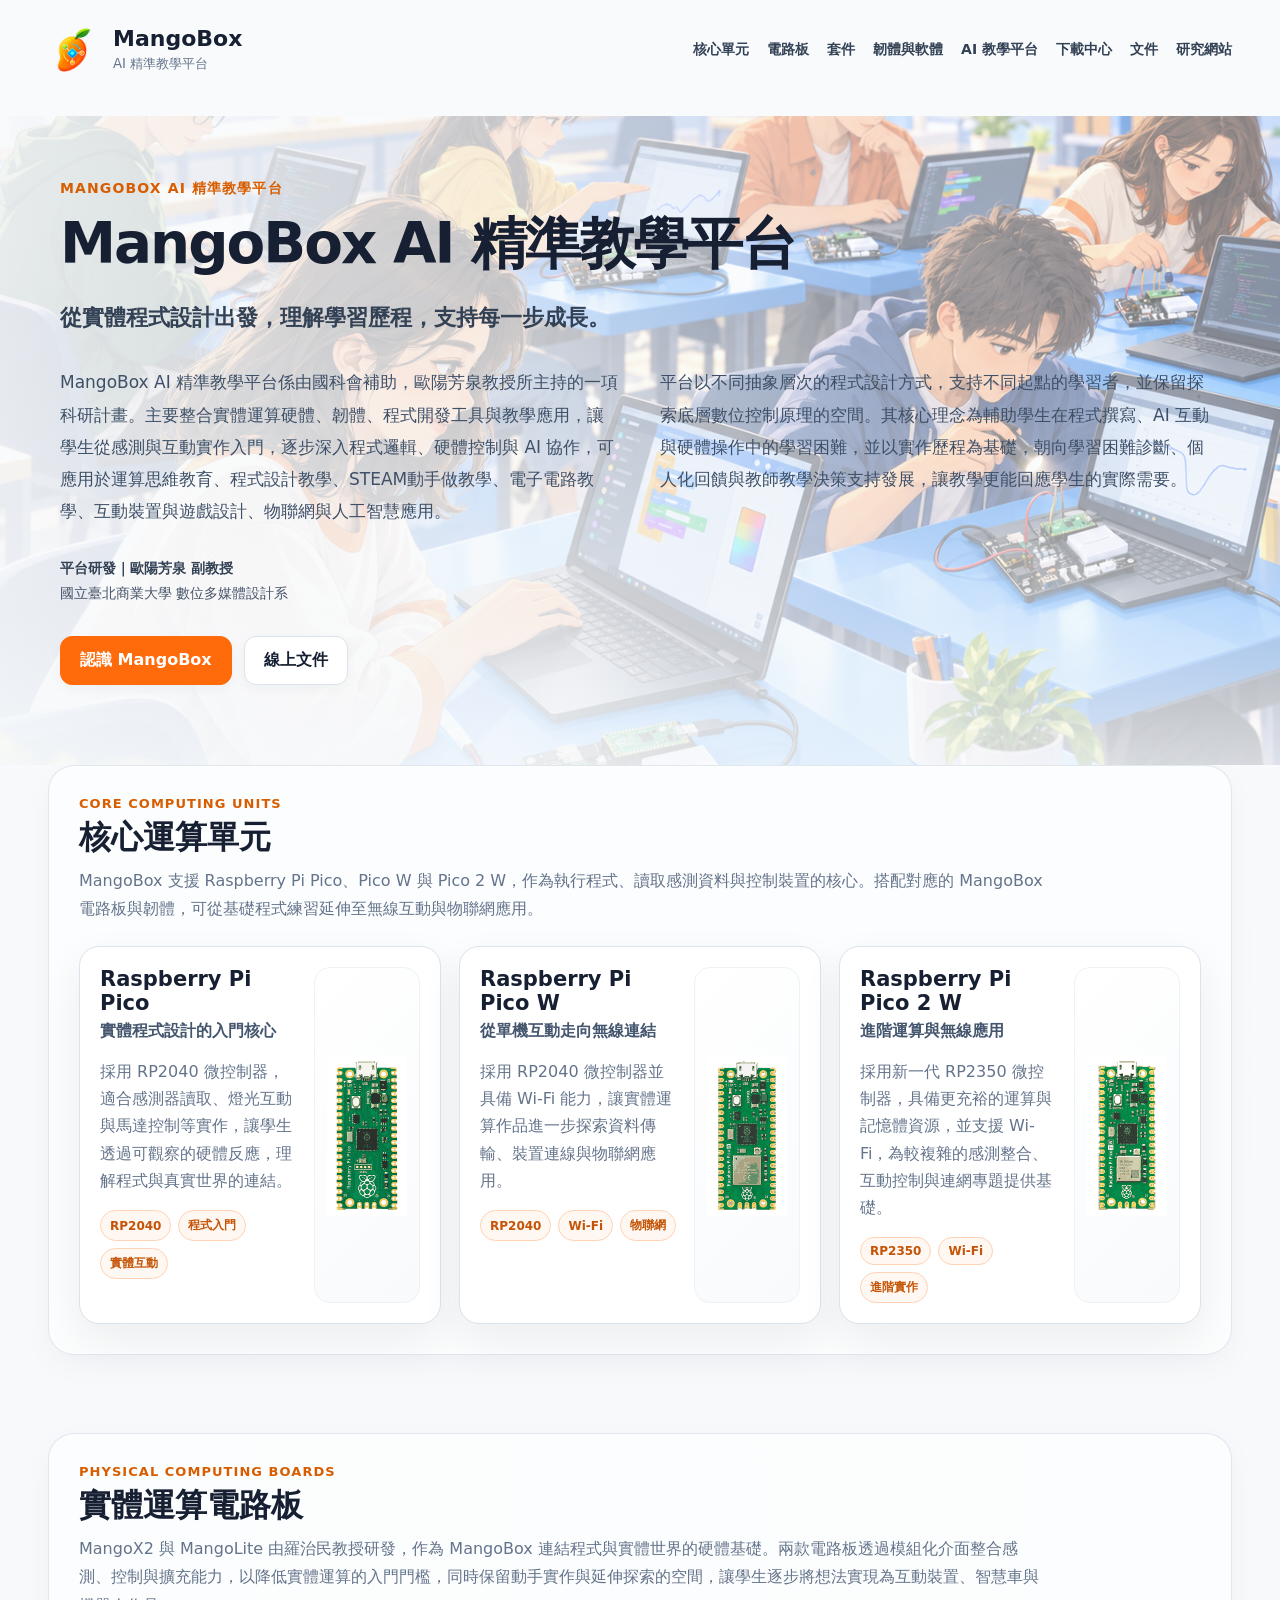
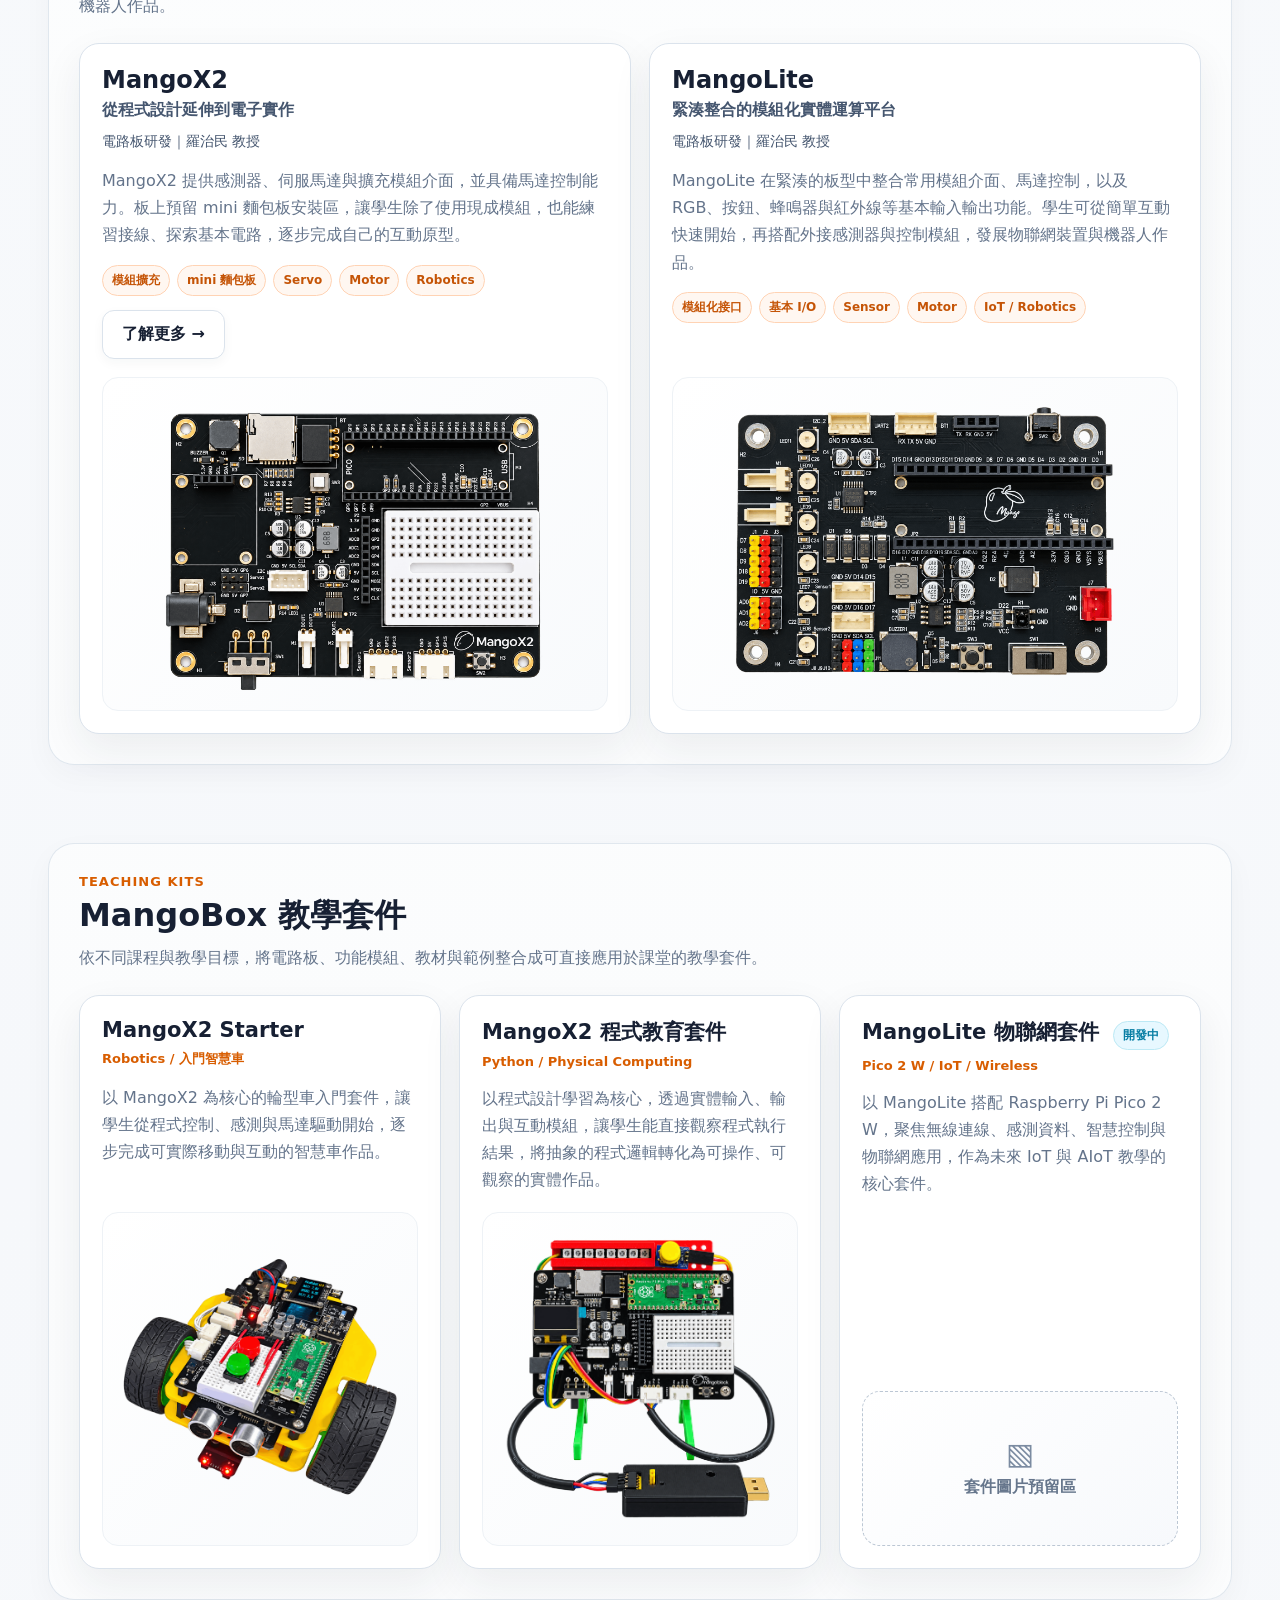
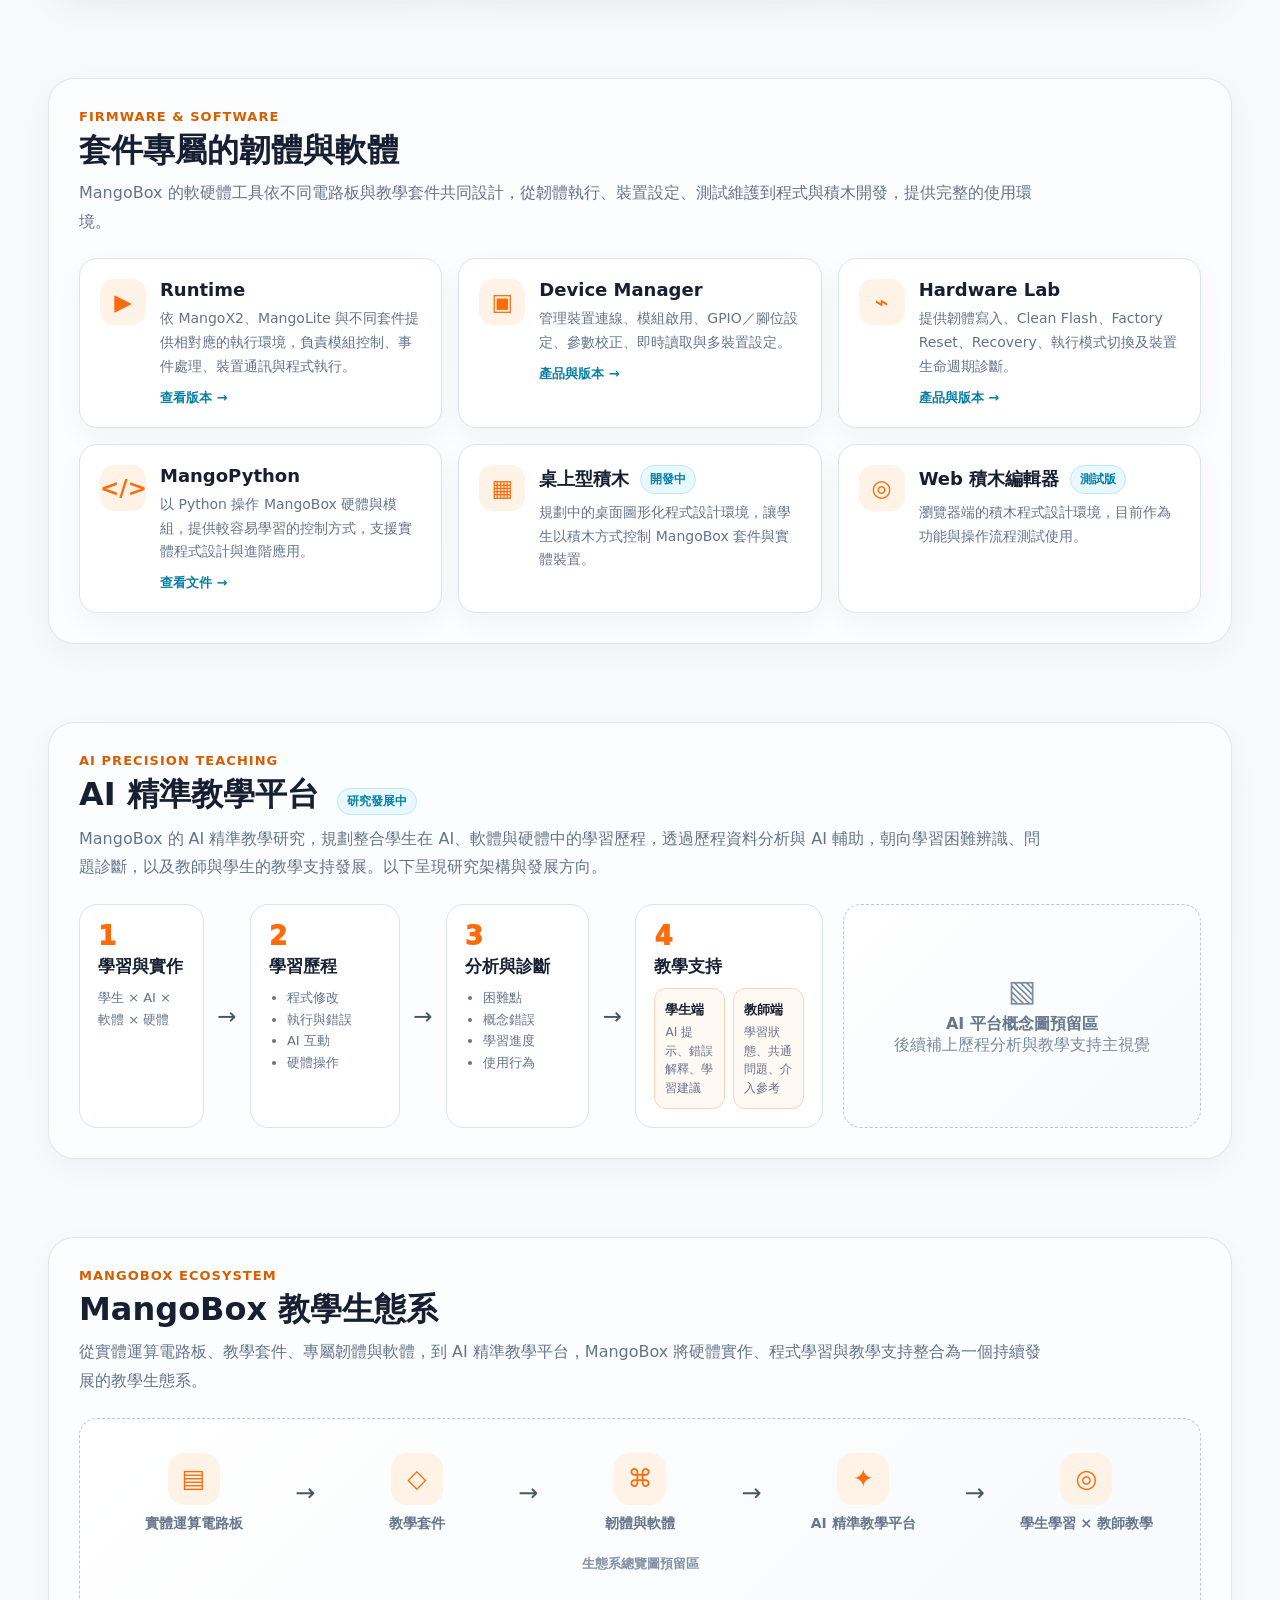
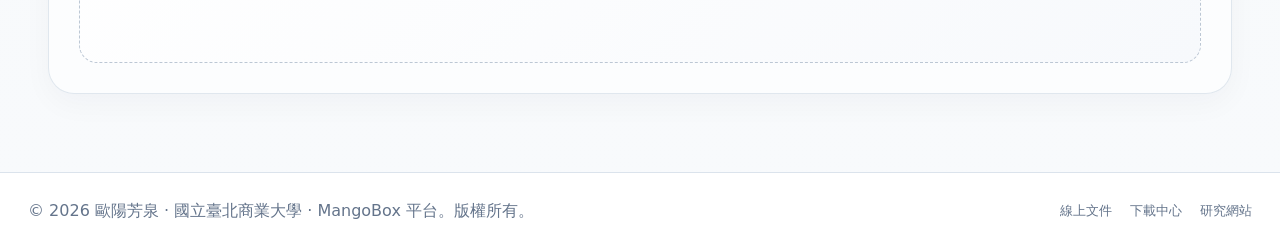
==== commit fb3ce61b: "site: link MangoX2 homepage card to hardware detail page" ====
--- a/index.html
+++ b/index.html
@@ -91,7 +91,7 @@
     <div class="section-shell">
       <div class="section-head"><div><div class="section-kicker">Physical Computing Boards</div><h2>實體運算電路板</h2><p class="lead">MangoX2 與 MangoLite 由羅治民教授研發，作為 MangoBox 連結程式與實體世界的硬體基礎。兩款電路板透過模組化介面整合感測、控制與擴充能力，以降低實體運算的入門門檻，同時保留動手實作與延伸探索的空間，讓學生逐步將想法實現為互動裝置、智慧車與機器人作品。</p></div></div>
       <div class="board-grid">
-        <article class="board-card"><div><h3>MangoX2</h3><div class="sub">從程式設計延伸到電子實作</div><div class="board-credit">電路板研發｜羅治民 教授</div><p>MangoX2 提供感測器、伺服馬達與擴充模組介面，並具備馬達控制能力。板上預留 mini 麵包板安裝區，讓學生除了使用現成模組，也能練習接線、探索基本電路，逐步完成自己的互動原型。</p><div class="tags"><span class="tag">模組擴充</span><span class="tag">mini 麵包板</span><span class="tag">Servo</span><span class="tag">Motor</span><span class="tag">Robotics</span></div></div><div class="board-image"><img src="assets/home/MangoX2.png" width="640" height="496" loading="lazy" decoding="async" alt="MangoX2 實體運算電路板"></div></article>
+        <article class="board-card"><div><h3>MangoX2</h3><div class="sub">從程式設計延伸到電子實作</div><div class="board-credit">電路板研發｜羅治民 教授</div><p>MangoX2 提供感測器、伺服馬達與擴充模組介面，並具備馬達控制能力。板上預留 mini 麵包板安裝區，讓學生除了使用現成模組，也能練習接線、探索基本電路，逐步完成自己的互動原型。</p><div class="tags"><span class="tag">模組擴充</span><span class="tag">mini 麵包板</span><span class="tag">Servo</span><span class="tag">Motor</span><span class="tag">Robotics</span></div><div class="actions" style="margin-top:14px"><a class="btn" href="hardware/mangox2/">了解更多 →</a></div></div><div class="board-image"><img src="assets/home/MangoX2.png" width="640" height="496" loading="lazy" decoding="async" alt="MangoX2 實體運算電路板"></div></article>
         <article class="board-card"><div><h3>MangoLite</h3><div class="sub">緊湊整合的模組化實體運算平台</div><div class="board-credit">電路板研發｜羅治民 教授</div><p>MangoLite 在緊湊的板型中整合常用模組介面、馬達控制，以及 RGB、按鈕、蜂鳴器與紅外線等基本輸入輸出功能。學生可從簡單互動快速開始，再搭配外接感測器與控制模組，發展物聯網裝置與機器人作品。</p><div class="tags"><span class="tag">模組化接口</span><span class="tag">基本 I/O</span><span class="tag">Sensor</span><span class="tag">Motor</span><span class="tag">IoT / Robotics</span></div></div><div class="board-image"><img src="assets/home/MangoLite.png" width="640" height="480" loading="lazy" decoding="async" alt="MangoLite 實體運算電路板"></div></article>
       </div>
     </div>
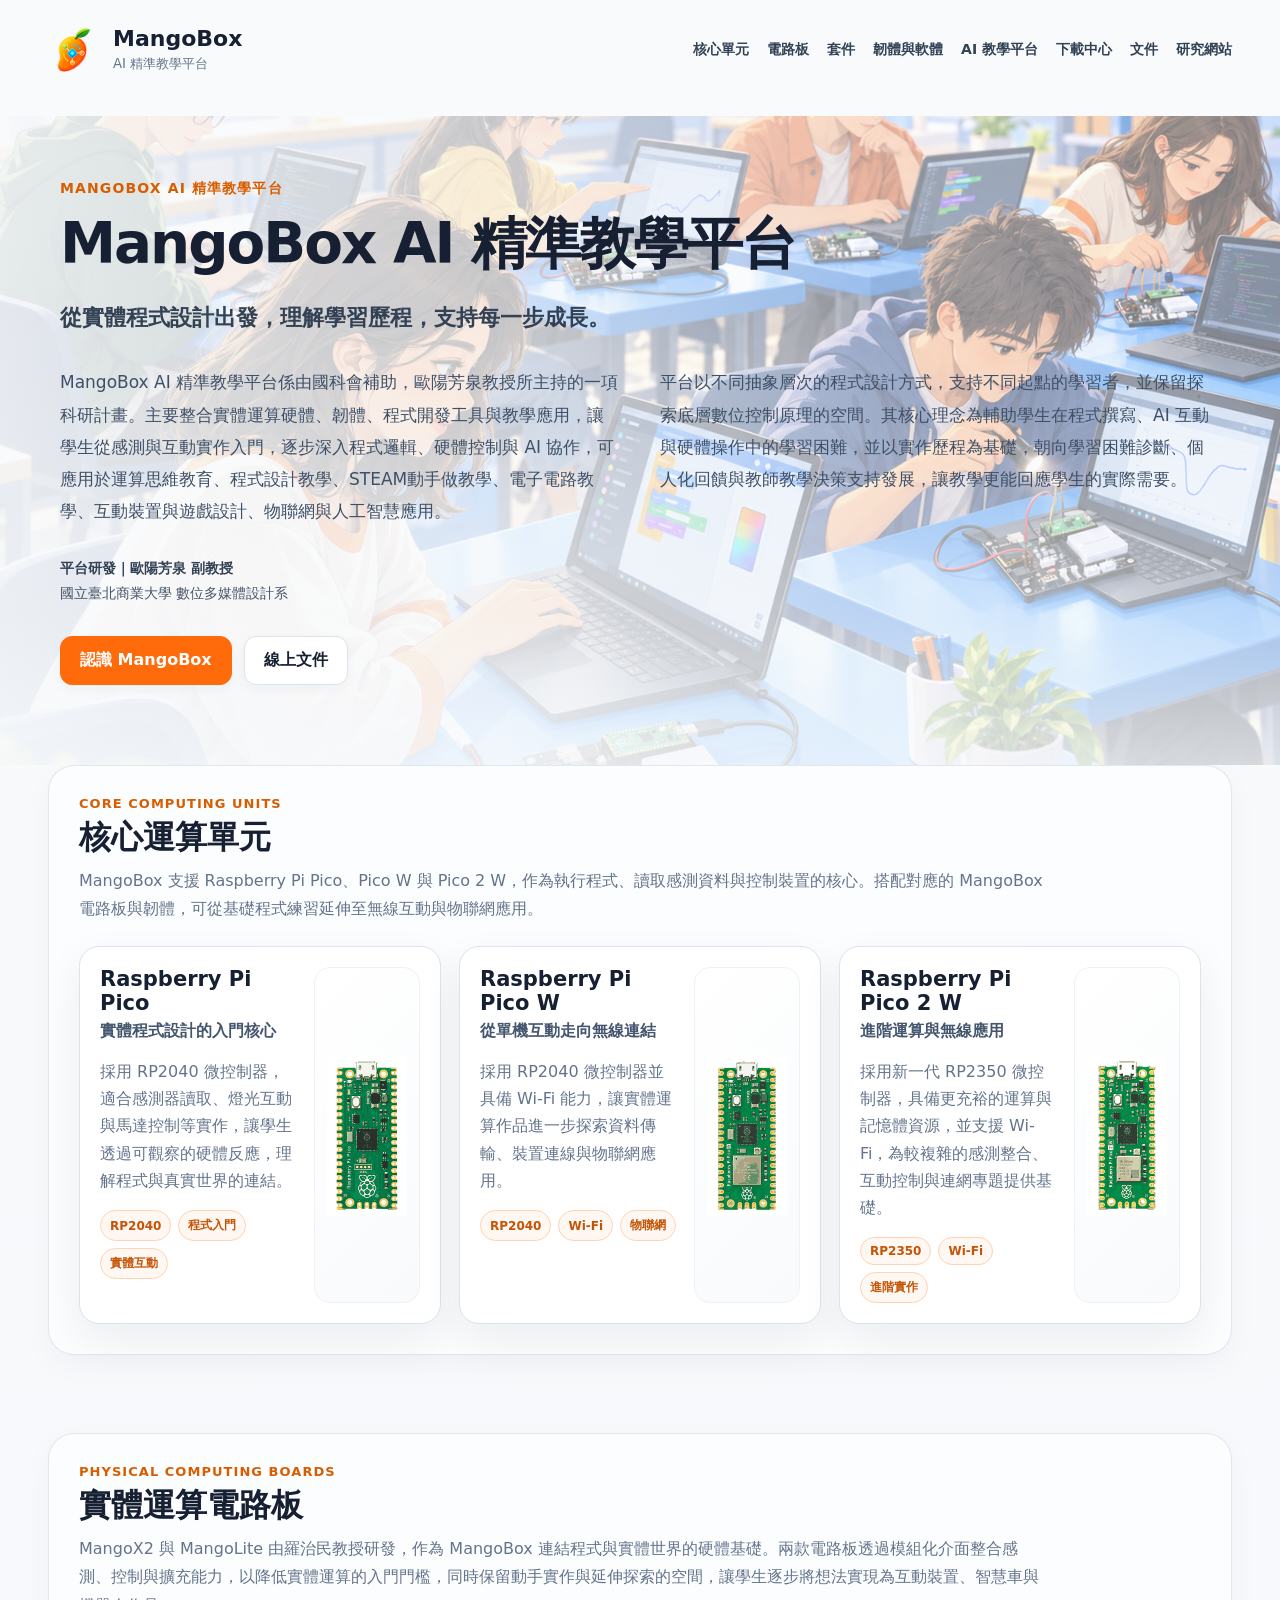
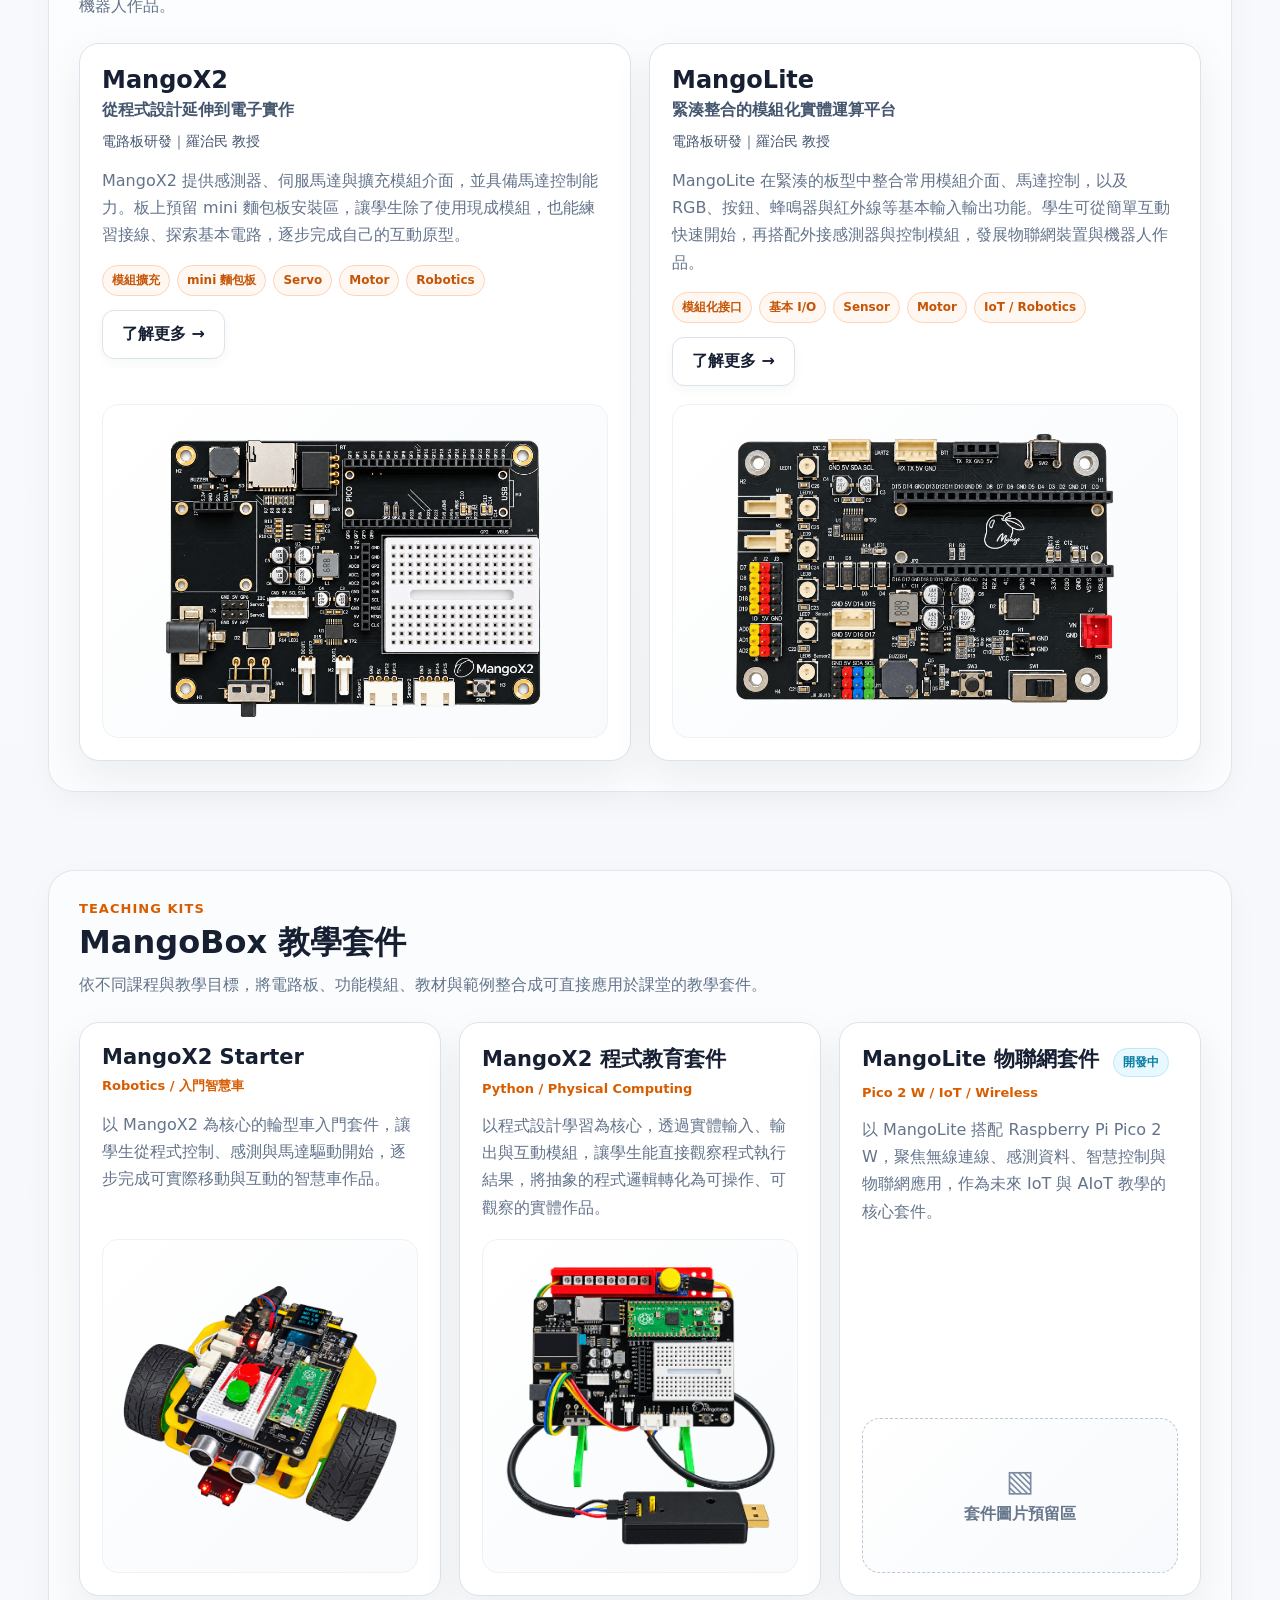
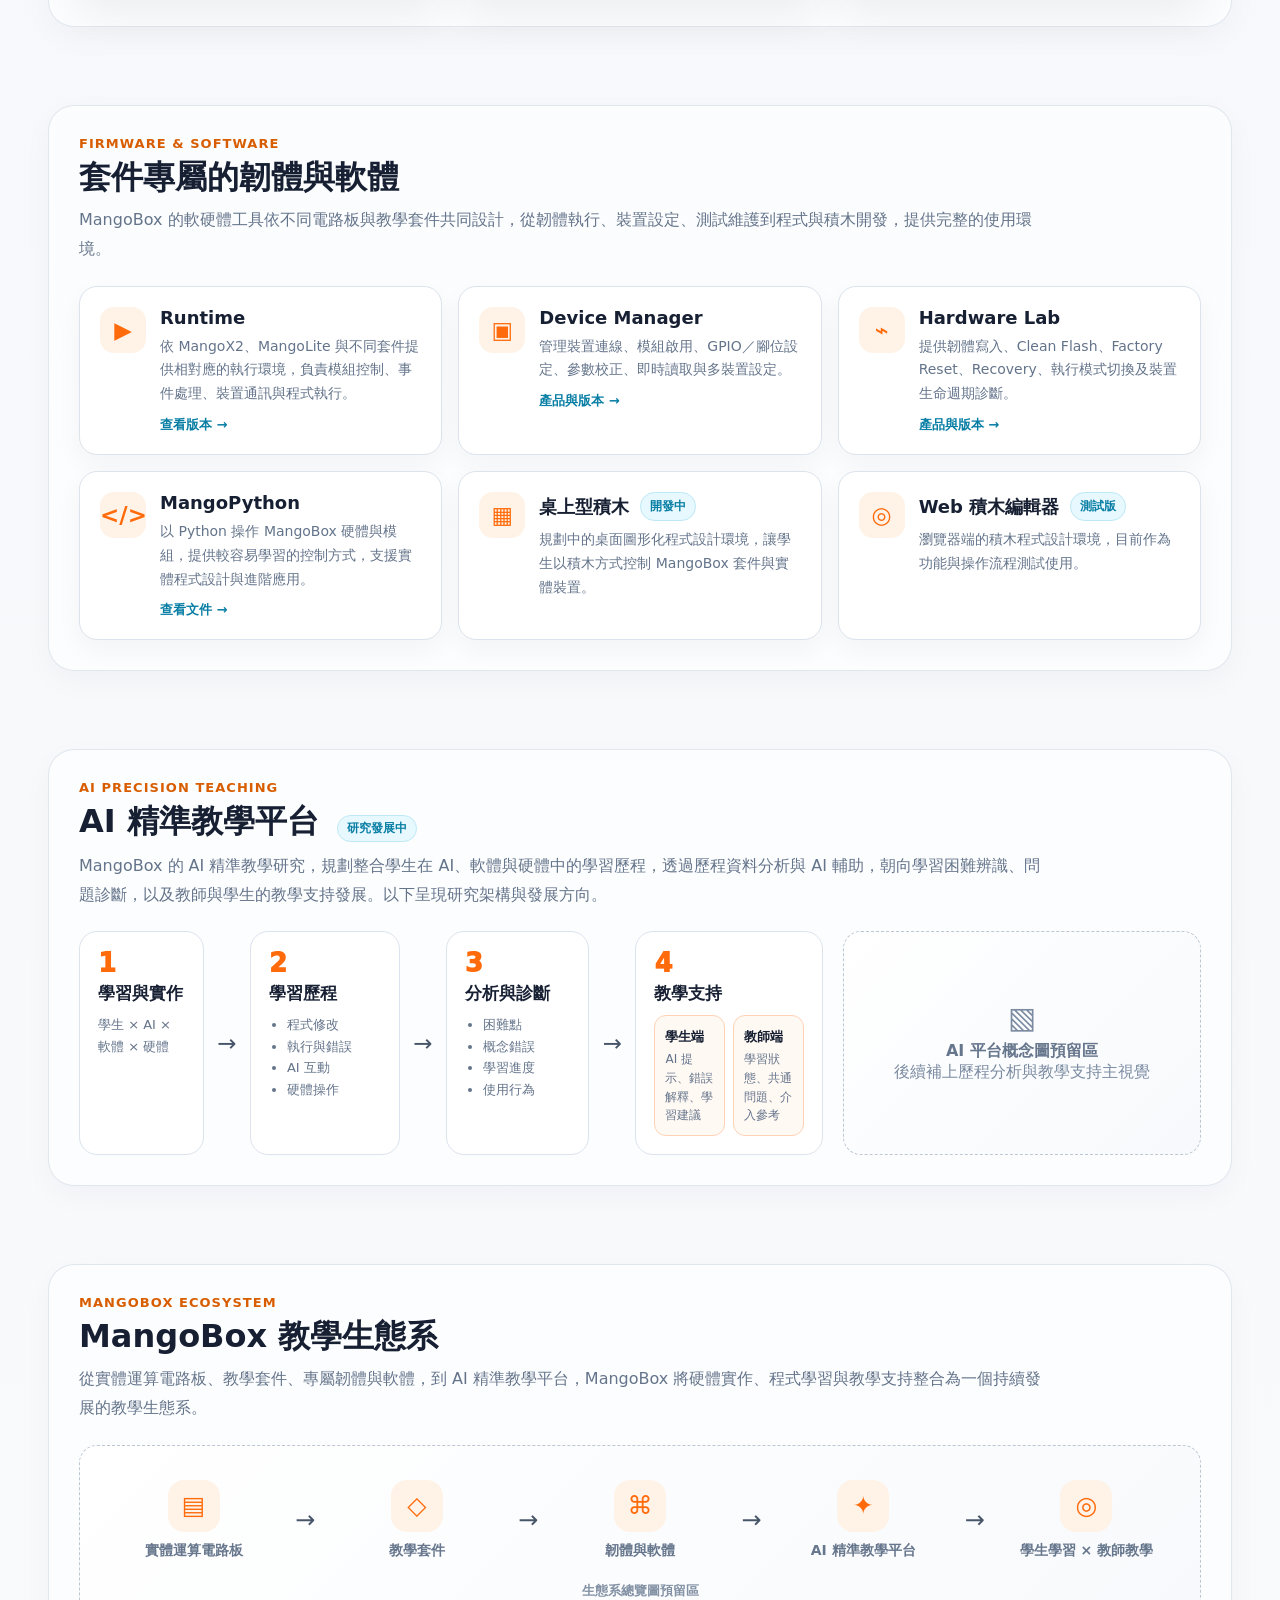
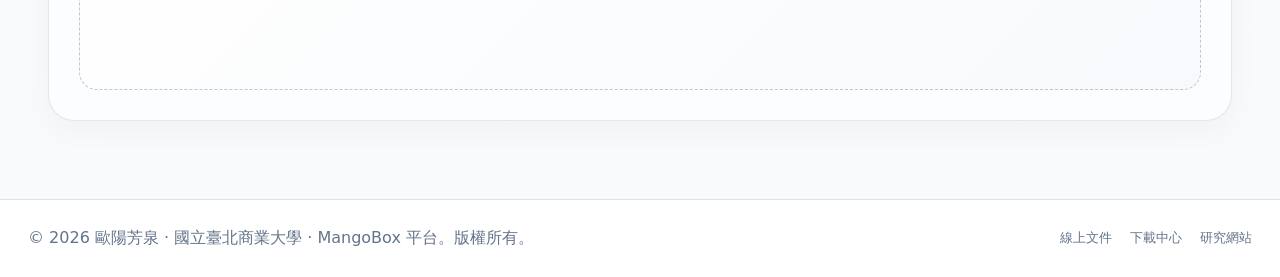
==== commit 58e181a1: "site: link MangoLite card to hardware detail page" ====
--- a/index.html
+++ b/index.html
@@ -92,7 +92,7 @@
       <div class="section-head"><div><div class="section-kicker">Physical Computing Boards</div><h2>實體運算電路板</h2><p class="lead">MangoX2 與 MangoLite 由羅治民教授研發，作為 MangoBox 連結程式與實體世界的硬體基礎。兩款電路板透過模組化介面整合感測、控制與擴充能力，以降低實體運算的入門門檻，同時保留動手實作與延伸探索的空間，讓學生逐步將想法實現為互動裝置、智慧車與機器人作品。</p></div></div>
       <div class="board-grid">
         <article class="board-card"><div><h3>MangoX2</h3><div class="sub">從程式設計延伸到電子實作</div><div class="board-credit">電路板研發｜羅治民 教授</div><p>MangoX2 提供感測器、伺服馬達與擴充模組介面，並具備馬達控制能力。板上預留 mini 麵包板安裝區，讓學生除了使用現成模組，也能練習接線、探索基本電路，逐步完成自己的互動原型。</p><div class="tags"><span class="tag">模組擴充</span><span class="tag">mini 麵包板</span><span class="tag">Servo</span><span class="tag">Motor</span><span class="tag">Robotics</span></div><div class="actions" style="margin-top:14px"><a class="btn" href="hardware/mangox2/">了解更多 →</a></div></div><div class="board-image"><img src="assets/home/MangoX2.png" width="640" height="496" loading="lazy" decoding="async" alt="MangoX2 實體運算電路板"></div></article>
-        <article class="board-card"><div><h3>MangoLite</h3><div class="sub">緊湊整合的模組化實體運算平台</div><div class="board-credit">電路板研發｜羅治民 教授</div><p>MangoLite 在緊湊的板型中整合常用模組介面、馬達控制，以及 RGB、按鈕、蜂鳴器與紅外線等基本輸入輸出功能。學生可從簡單互動快速開始，再搭配外接感測器與控制模組，發展物聯網裝置與機器人作品。</p><div class="tags"><span class="tag">模組化接口</span><span class="tag">基本 I/O</span><span class="tag">Sensor</span><span class="tag">Motor</span><span class="tag">IoT / Robotics</span></div></div><div class="board-image"><img src="assets/home/MangoLite.png" width="640" height="480" loading="lazy" decoding="async" alt="MangoLite 實體運算電路板"></div></article>
+        <article class="board-card"><div><h3>MangoLite</h3><div class="sub">緊湊整合的模組化實體運算平台</div><div class="board-credit">電路板研發｜羅治民 教授</div><p>MangoLite 在緊湊的板型中整合常用模組介面、馬達控制，以及 RGB、按鈕、蜂鳴器與紅外線等基本輸入輸出功能。學生可從簡單互動快速開始，再搭配外接感測器與控制模組，發展物聯網裝置與機器人作品。</p><div class="tags"><span class="tag">模組化接口</span><span class="tag">基本 I/O</span><span class="tag">Sensor</span><span class="tag">Motor</span><span class="tag">IoT / Robotics</span></div><div class="actions" style="margin-top:14px"><a class="btn" href="hardware/mangolite/">了解更多 →</a></div></div><div class="board-image"><img src="assets/home/MangoLite.png" width="640" height="480" loading="lazy" decoding="async" alt="MangoLite 實體運算電路板"></div></article>
       </div>
     </div>
   </section>
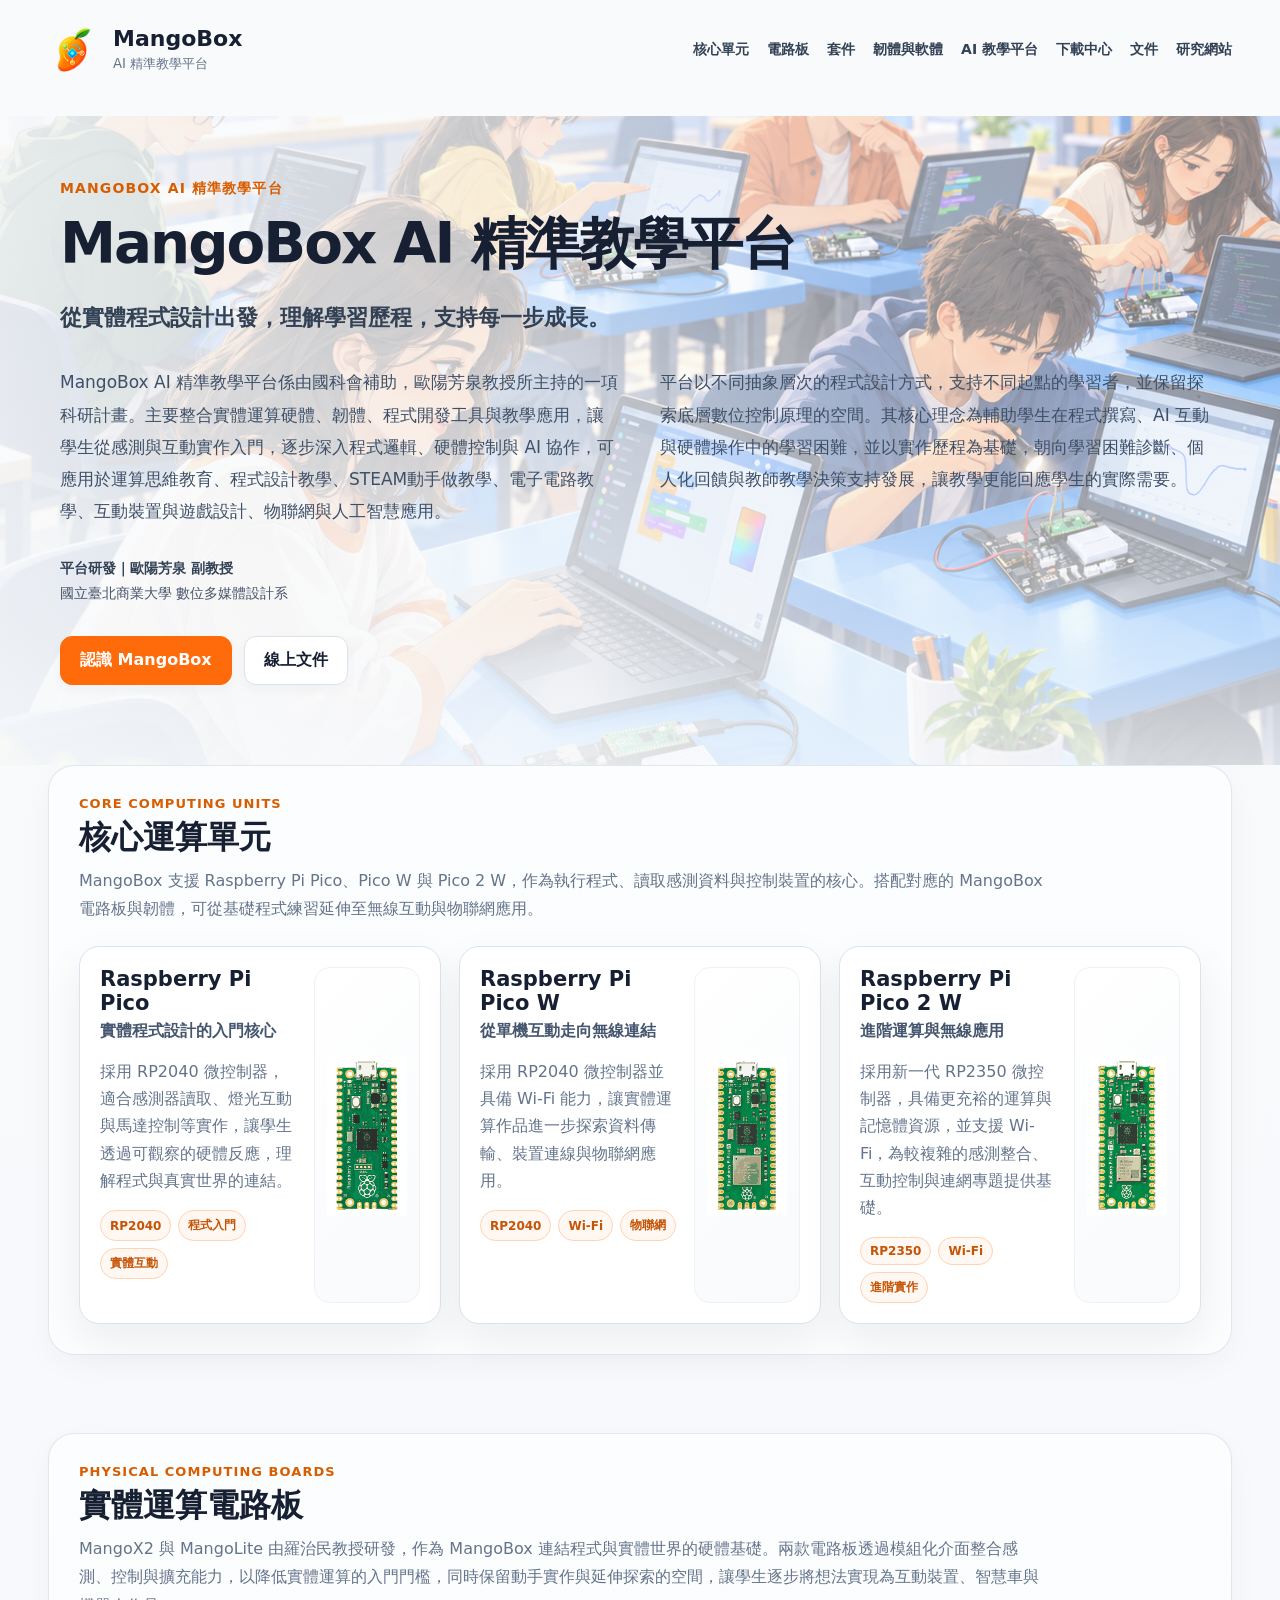
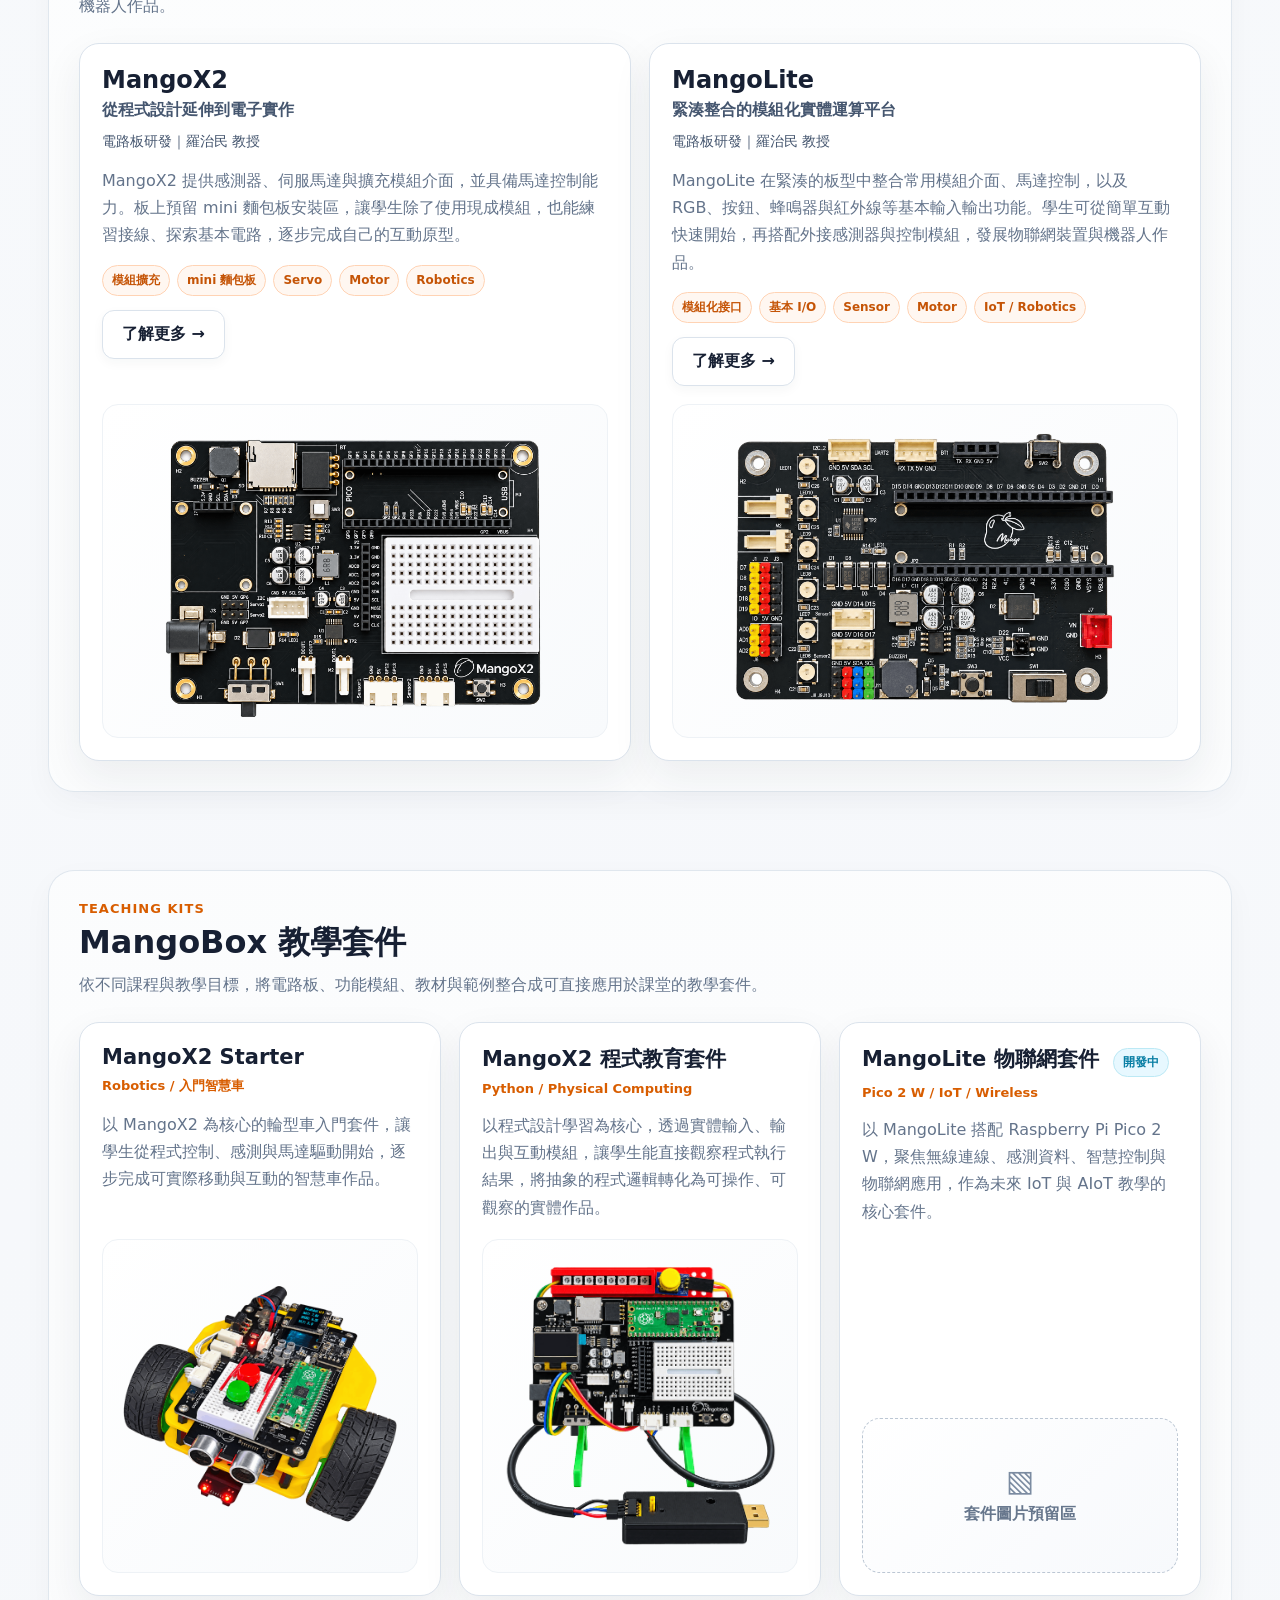
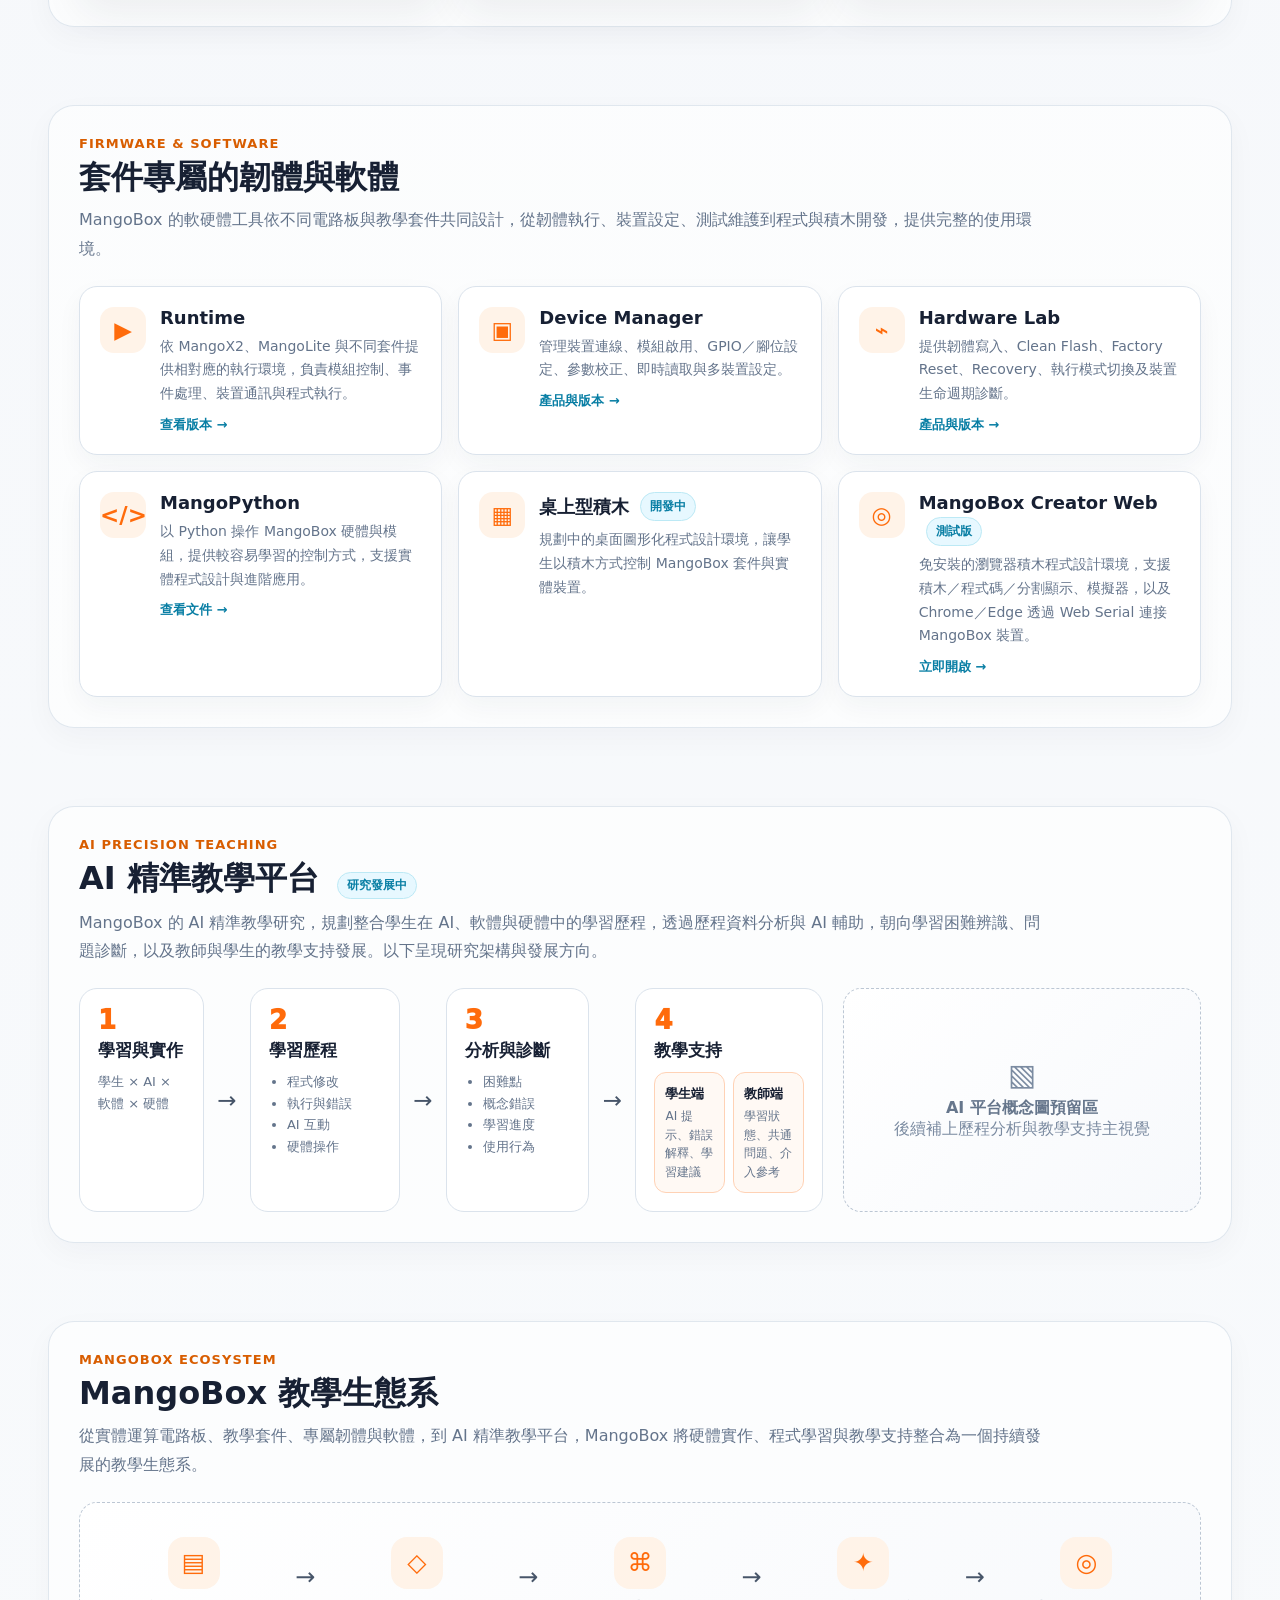
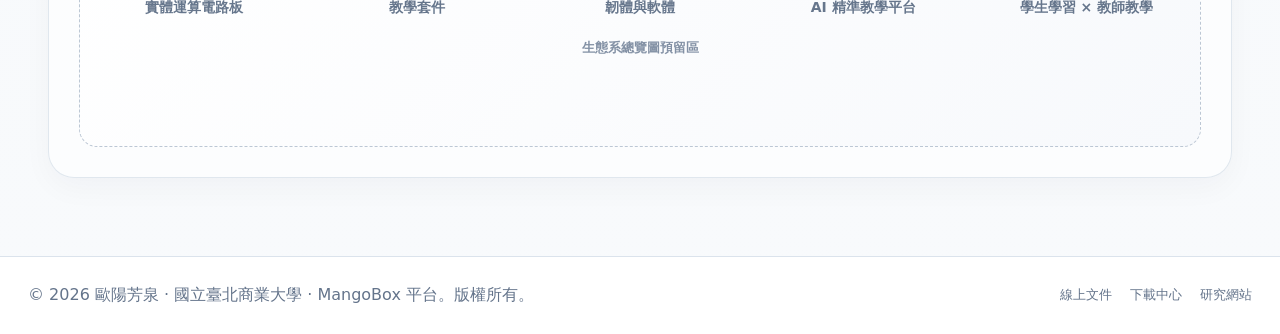
==== commit f77a973a: "web: link MangoBox Creator Web from homepage" ====
--- a/index.html
+++ b/index.html
@@ -117,7 +117,7 @@
         <article class="tool-card"><div class="tool-icon">⌁</div><div><h3>Hardware Lab</h3><p>提供韌體寫入、Clean Flash、Factory Reset、Recovery、執行模式切換及裝置生命週期診斷。</p><a href="desktop/hardware-lab/">產品與版本 →</a></div></article>
         <article class="tool-card"><div class="tool-icon">&lt;/&gt;</div><div><h3>MangoPython</h3><p>以 Python 操作 MangoBox 硬體與模組，提供較容易學習的控制方式，支援實體程式設計與進階應用。</p><a href="docs/student-guide/site/">查看文件 →</a></div></article>
         <article class="tool-card"><div class="tool-icon">▦</div><div><h3>桌上型積木 <span class="status">開發中</span></h3><p>規劃中的桌面圖形化程式設計環境，讓學生以積木方式控制 MangoBox 套件與實體裝置。</p></div></article>
-        <article class="tool-card"><div class="tool-icon">◎</div><div><h3>Web 積木編輯器 <span class="status">測試版</span></h3><p>瀏覽器端的積木程式設計環境，目前作為功能與操作流程測試使用。</p></div></article>
+        <article class="tool-card"><div class="tool-icon">◎</div><div><h3>MangoBox Creator Web <span class="status">測試版</span></h3><p>免安裝的瀏覽器積木程式設計環境，支援積木／程式碼／分割顯示、模擬器，以及 Chrome／Edge 透過 Web Serial 連接 MangoBox 裝置。</p><a href="https://circleoyang.github.io/mangobox-creator-web/" target="_blank" rel="noopener">立即開啟 →</a></div></article>
       </div>
     </div>
   </section>
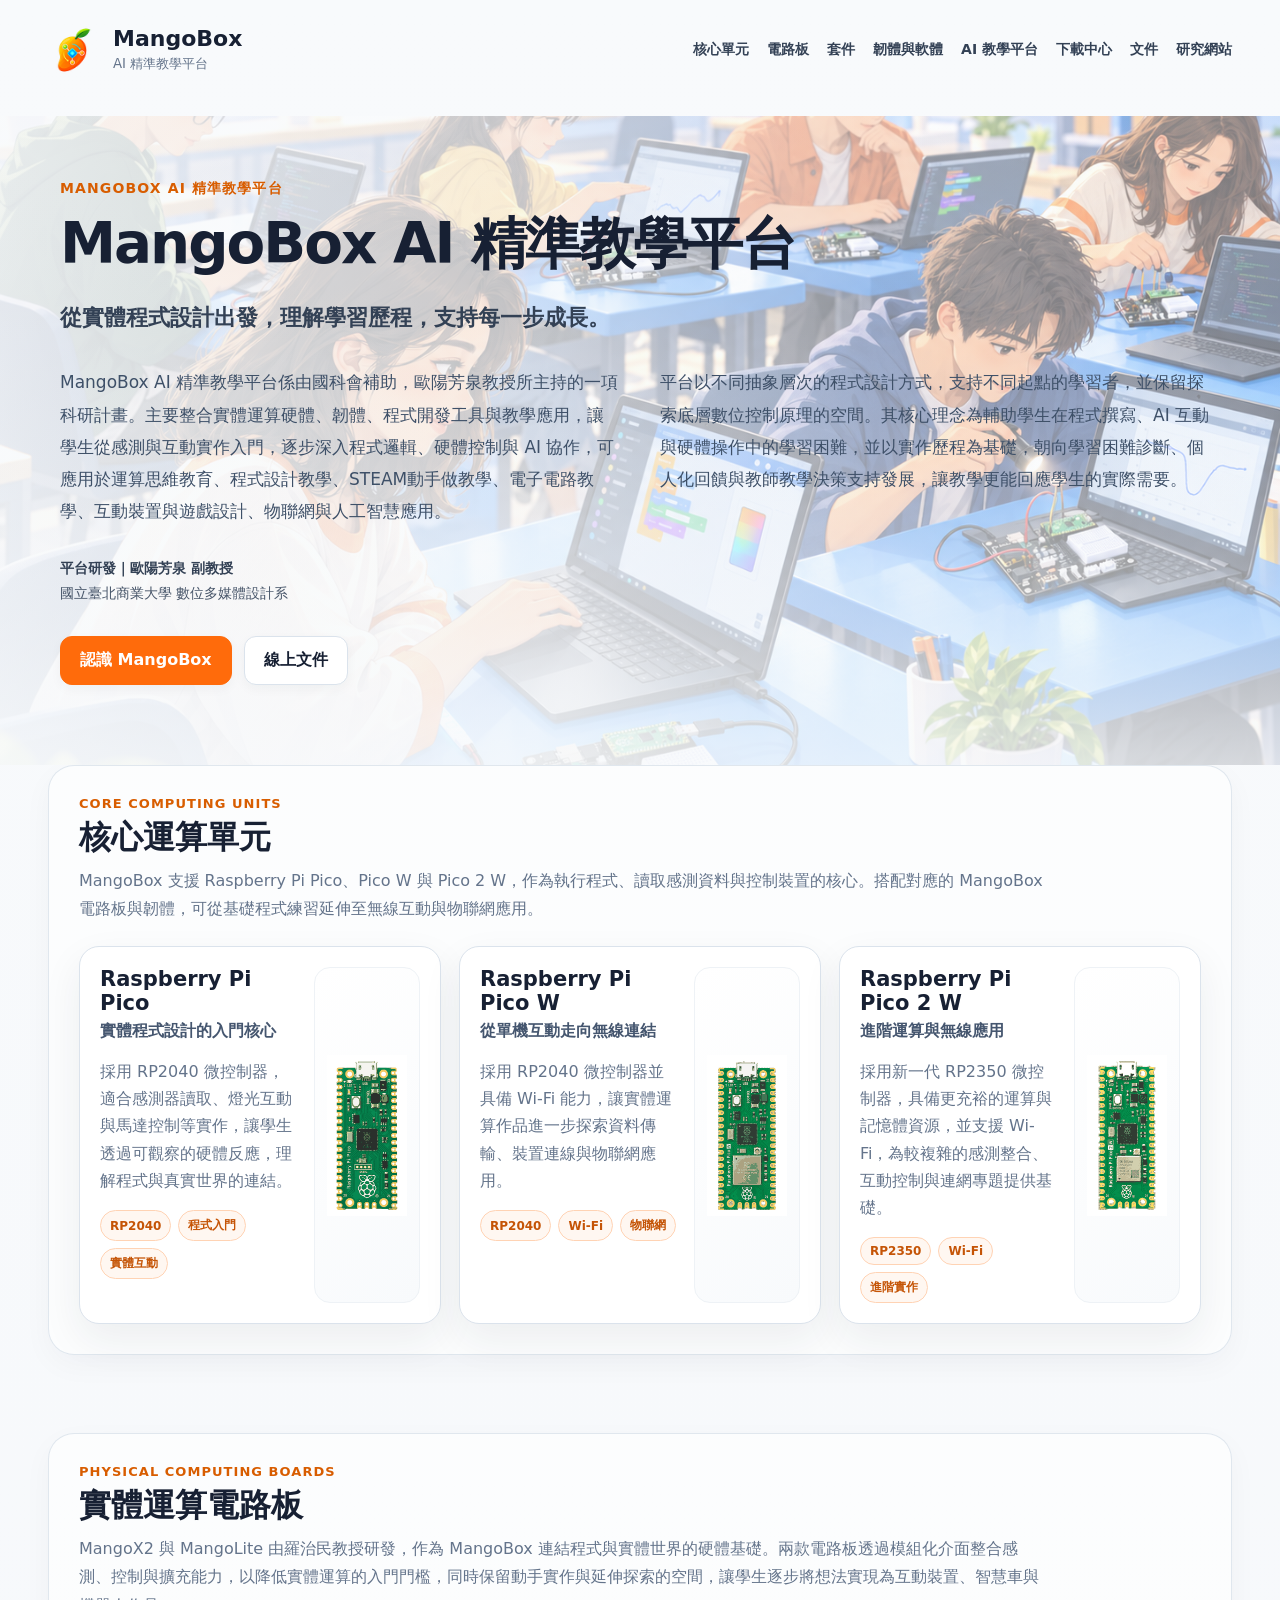
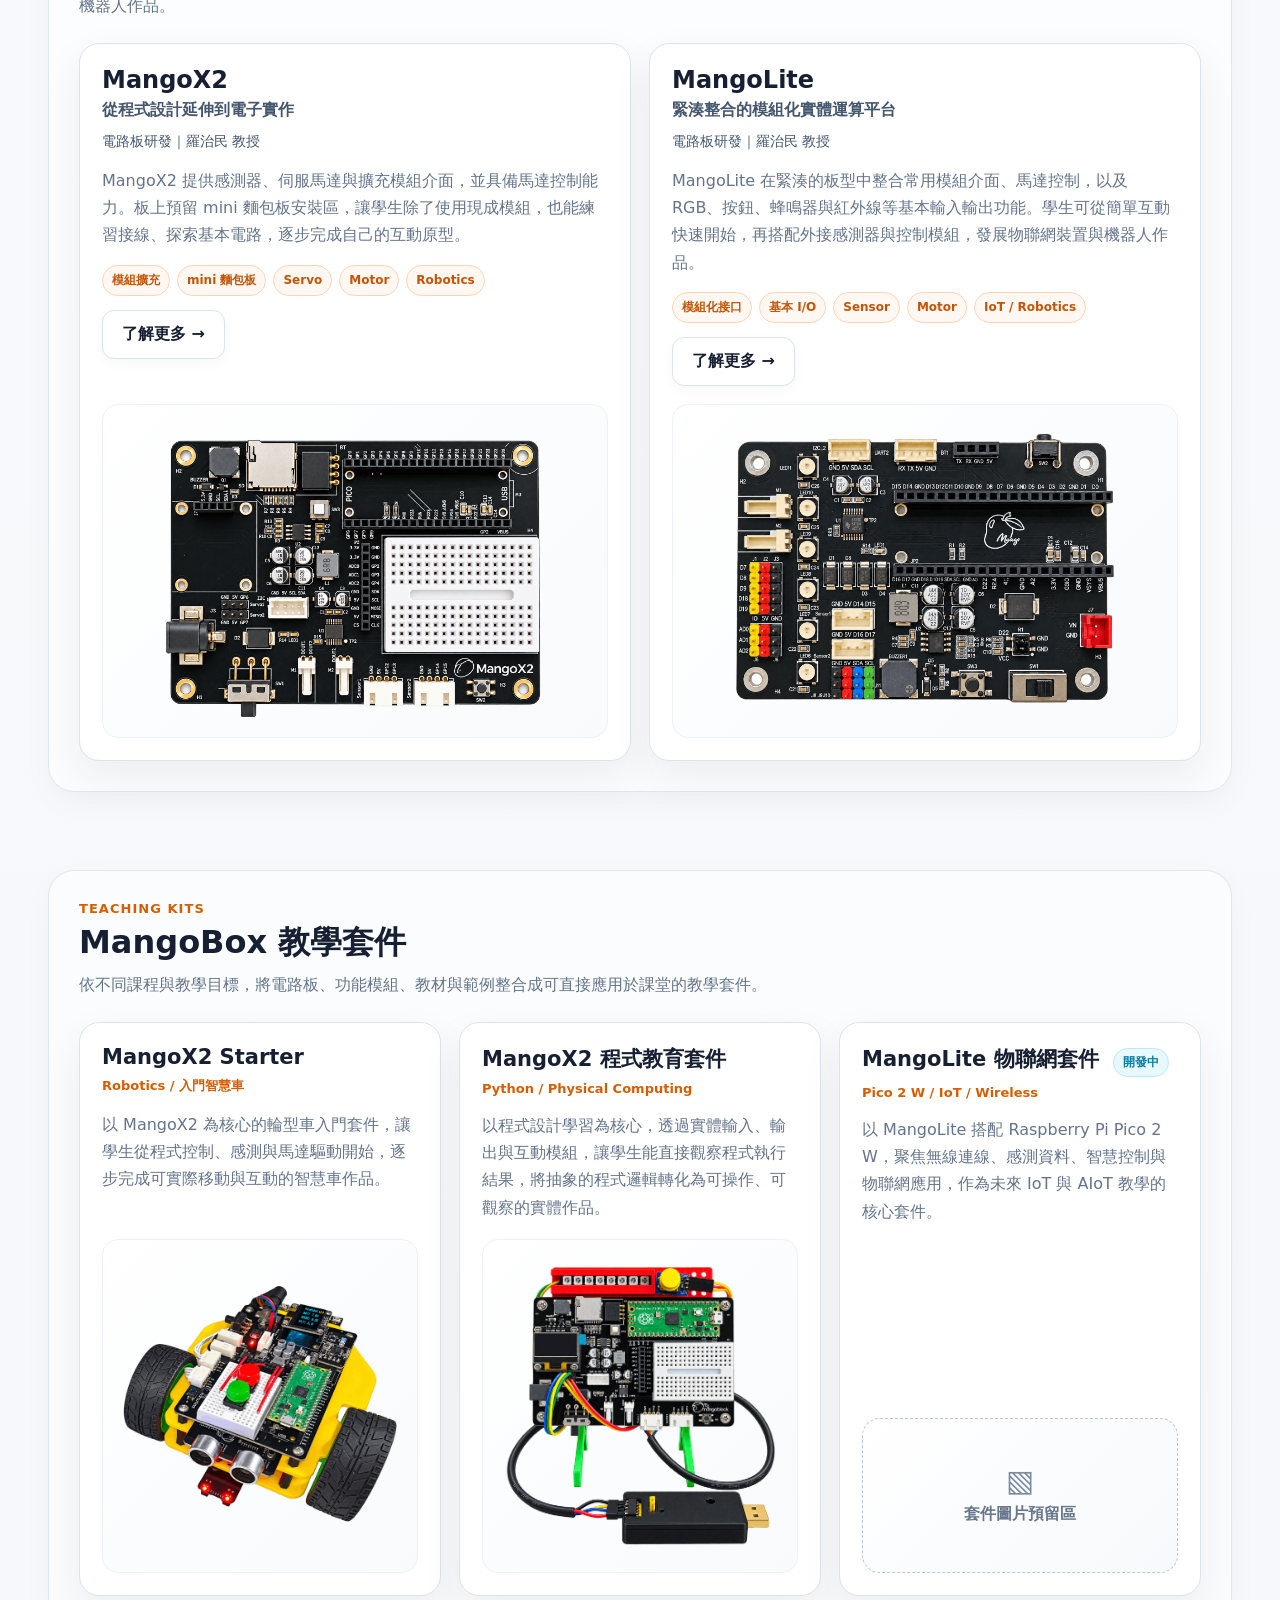
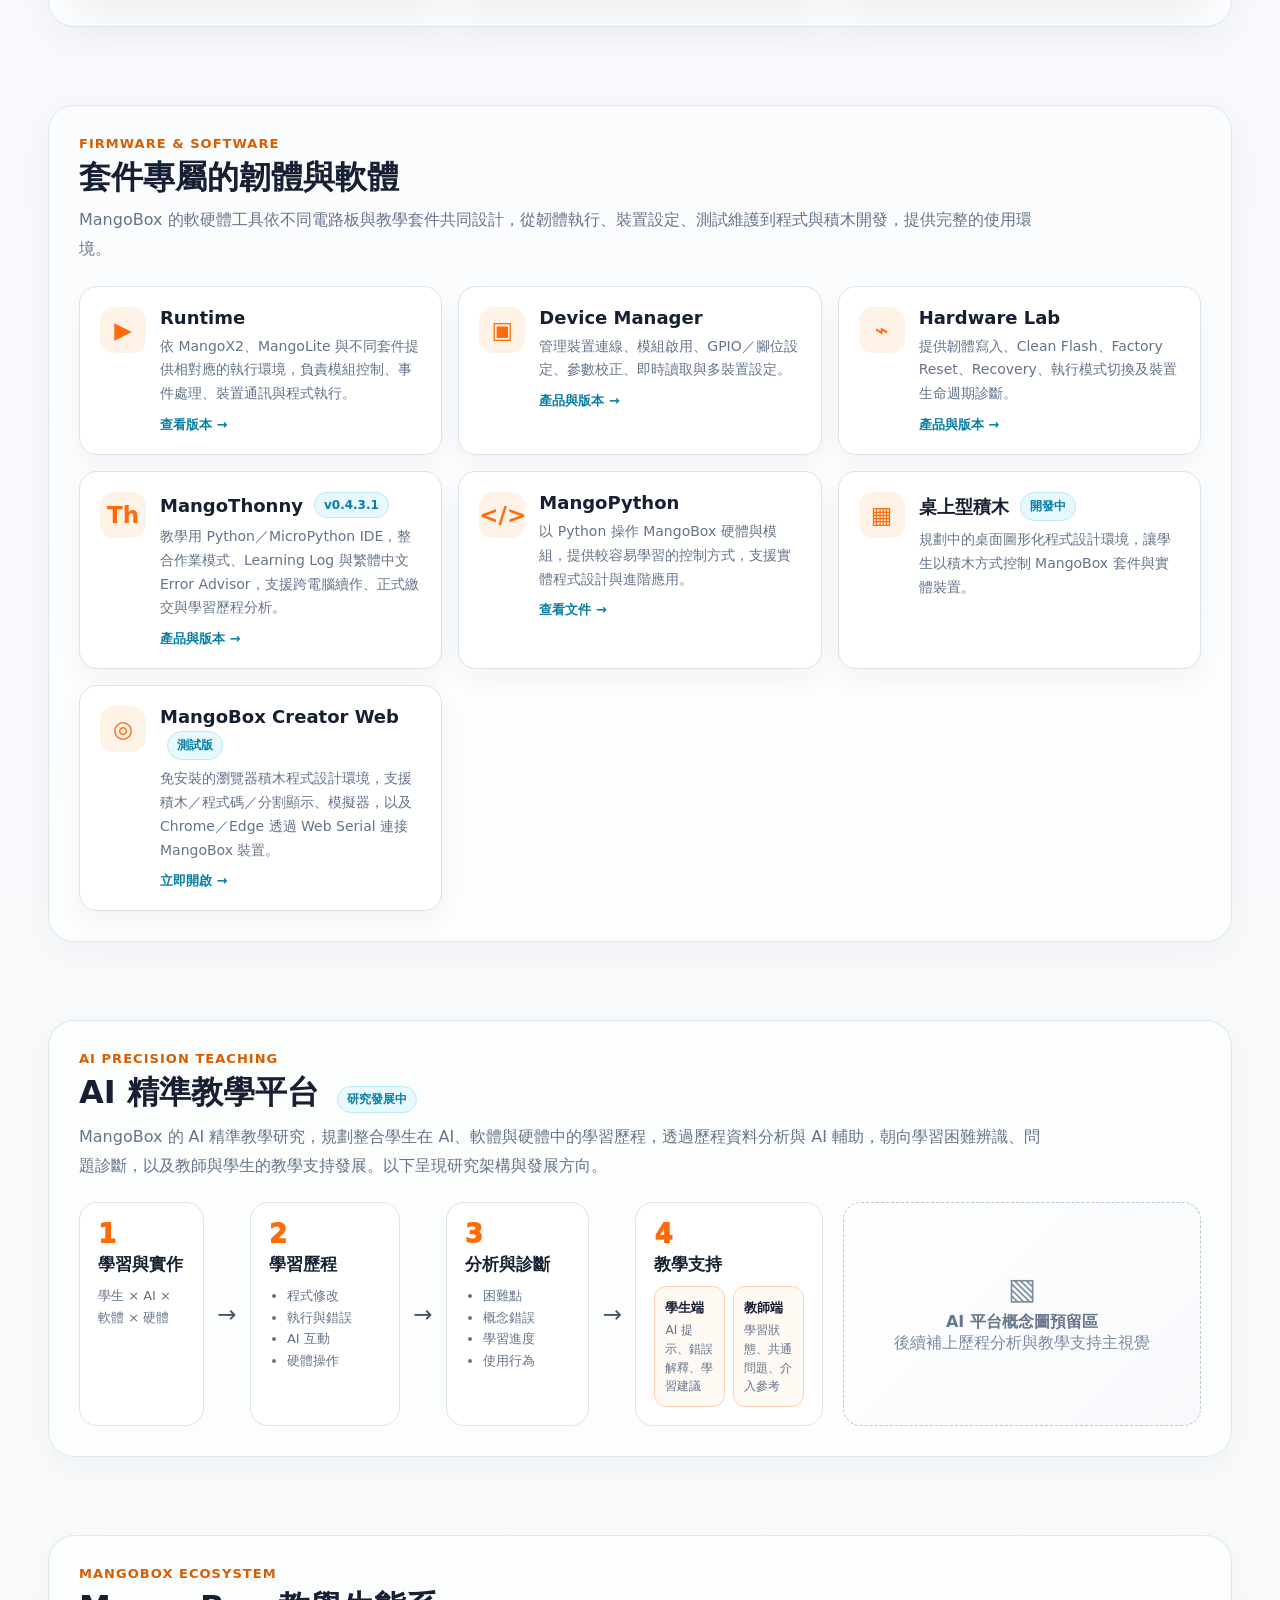
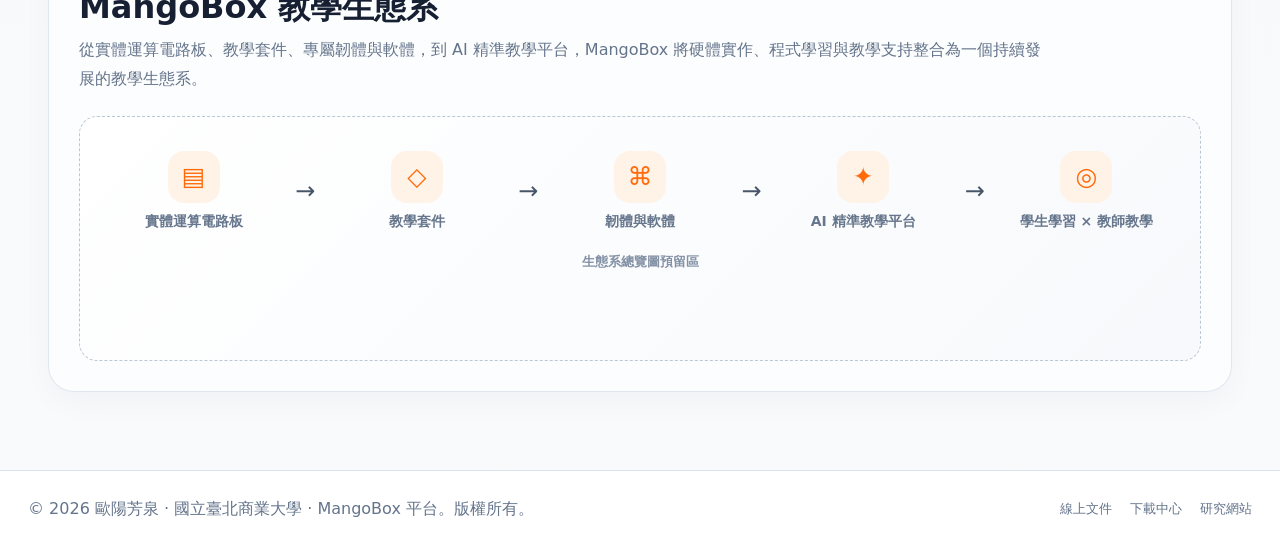
==== commit ded41dec: "web: feature MangoThonny v0.4.3.1 on platform homepage" ====
--- a/index.html
+++ b/index.html
@@ -115,6 +115,7 @@
         <article class="tool-card"><div class="tool-icon">▶</div><div><h3>Runtime</h3><p>依 MangoX2、MangoLite 與不同套件提供相對應的執行環境，負責模組控制、事件處理、裝置通訊與程式執行。</p><a href="releases/">查看版本 →</a></div></article>
         <article class="tool-card"><div class="tool-icon">▣</div><div><h3>Device Manager</h3><p>管理裝置連線、模組啟用、GPIO／腳位設定、參數校正、即時讀取與多裝置設定。</p><a href="desktop/device-manager/">產品與版本 →</a></div></article>
         <article class="tool-card"><div class="tool-icon">⌁</div><div><h3>Hardware Lab</h3><p>提供韌體寫入、Clean Flash、Factory Reset、Recovery、執行模式切換及裝置生命週期診斷。</p><a href="desktop/hardware-lab/">產品與版本 →</a></div></article>
+        <article class="tool-card"><div class="tool-icon">Th</div><div><h3>MangoThonny <span class="status">v0.4.3.1</span></h3><p>教學用 Python／MicroPython IDE，整合作業模式、Learning Log 與繁體中文 Error Advisor，支援跨電腦續作、正式繳交與學習歷程分析。</p><a href="desktop/mangothonny/">產品與版本 →</a></div></article>
         <article class="tool-card"><div class="tool-icon">&lt;/&gt;</div><div><h3>MangoPython</h3><p>以 Python 操作 MangoBox 硬體與模組，提供較容易學習的控制方式，支援實體程式設計與進階應用。</p><a href="docs/student-guide/site/">查看文件 →</a></div></article>
         <article class="tool-card"><div class="tool-icon">▦</div><div><h3>桌上型積木 <span class="status">開發中</span></h3><p>規劃中的桌面圖形化程式設計環境，讓學生以積木方式控制 MangoBox 套件與實體裝置。</p></div></article>
         <article class="tool-card"><div class="tool-icon">◎</div><div><h3>MangoBox Creator Web <span class="status">測試版</span></h3><p>免安裝的瀏覽器積木程式設計環境，支援積木／程式碼／分割顯示、模擬器，以及 Chrome／Edge 透過 Web Serial 連接 MangoBox 裝置。</p><a href="https://circleoyang.github.io/mangobox-creator-web/" target="_blank" rel="noopener">立即開啟 →</a></div></article>
